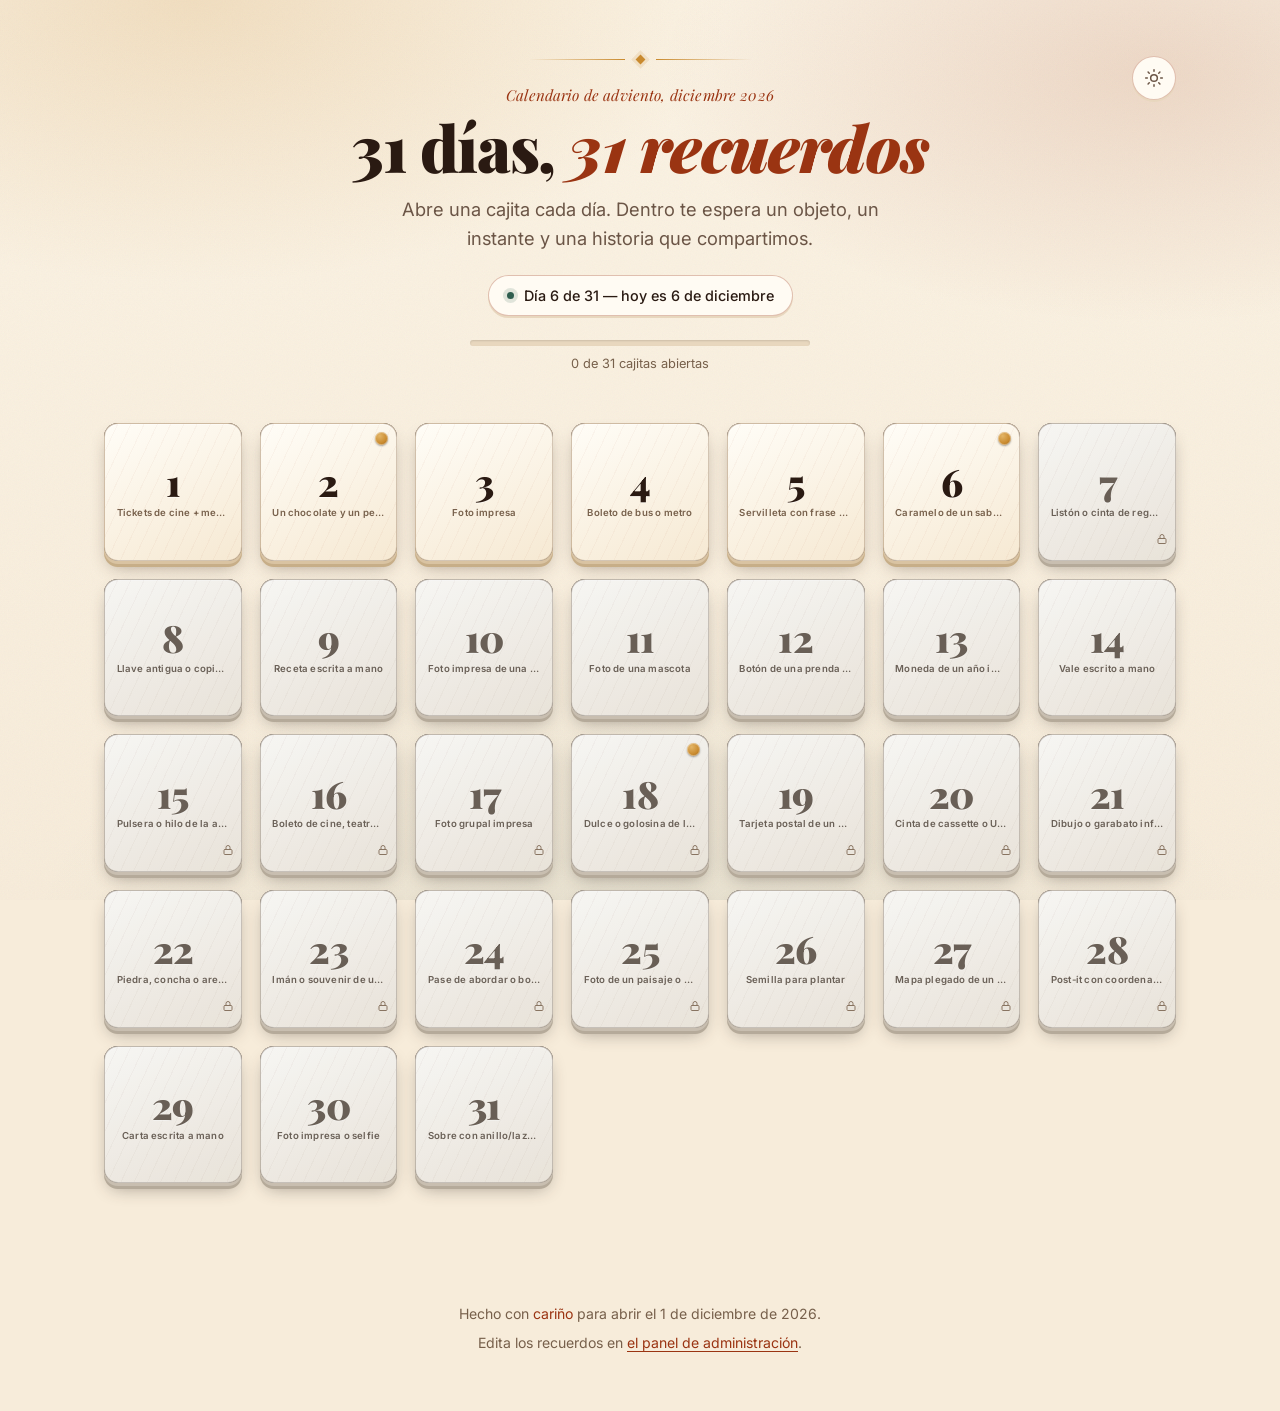
==== index.html @ aa1e7c16 "Rediseño visual: paleta calida, cajas 3D, tema claro/oscuro, progreso y accesibilidad 100" ====
<!DOCTYPE html>
<html lang="es">
<head>
  <meta charset="UTF-8">
  <meta name="viewport" content="width=device-width, initial-scale=1.0">
  <meta name="theme-color" content="#F7ECDA">
  <meta name="description" content="Calendario de adviento de 31 días con recuerdos: abre una cajita cada día de diciembre y descubre el objeto y la historia que hay detrás.">
  <title>31 días, 31 recuerdos — Calendario de Adviento</title>
  <link rel="preconnect" href="https://fonts.googleapis.com">
  <link rel="preconnect" href="https://fonts.gstatic.com" crossorigin>
  <link href="https://fonts.googleapis.com/css2?family=Inter:wght@300;400;500;600;700&family=Playfair+Display:ital,wght@0,700;0,900;1,400;1,700&display=swap" rel="stylesheet">
  <link rel="stylesheet" href="style.css">
</head>
<body>

  <div class="nieve" id="nieve" aria-hidden="true"></div>

  <main class="contenedor">
    <header class="header">
      <button class="btn-tema" id="btn-tema" type="button" aria-label="Cambiar entre tema claro y oscuro" aria-pressed="false">
        <svg class="icono-sol" viewBox="0 0 24 24" fill="none" stroke="currentColor" stroke-width="1.8" stroke-linecap="round" stroke-linejoin="round" aria-hidden="true">
          <circle cx="12" cy="12" r="4"></circle>
          <path d="M12 2v2M12 20v2M4.9 4.9l1.4 1.4M17.7 17.7l1.4 1.4M2 12h2M20 12h2M4.9 19.1l1.4-1.4M17.7 6.3l1.4-1.4"></path>
        </svg>
        <svg class="icono-luna" viewBox="0 0 24 24" fill="none" stroke="currentColor" stroke-width="1.8" stroke-linecap="round" stroke-linejoin="round" aria-hidden="true">
          <path d="M21 12.8A9 9 0 1 1 11.2 3a7 7 0 0 0 9.8 9.8z"></path>
        </svg>
      </button>

      <div class="adorno" aria-hidden="true"><span></span><i></i><span></span></div>

      <p class="kicker">Calendario de adviento, diciembre 2026</p>
      <h1>31 días, <em>31 recuerdos</em></h1>
      <p class="subtitulo">Abre una cajita cada día. Dentro te espera un objeto, un instante y una historia que compartimos.</p>

      <div class="estado-fecha" id="estado-fecha" role="status" aria-live="polite">
        Día <span id="dia-actual">--</span> de 31
      </div>

      <div class="progreso-wrap">
        <div class="progreso" role="progressbar" aria-label="Cajitas abiertas" aria-valuemin="0" aria-valuemax="31" aria-valuenow="0" id="progreso">
          <span id="progreso-barra"></span>
        </div>
        <p class="progreso-texto" id="progreso-texto">0 de 31 cajitas abiertas</p>
      </div>
    </header>

    <div class="calendario-grid" id="calendario">
      <!-- Las cajas se generan con JavaScript -->
    </div>
  </main>

  <!-- Modal de recuerdo abierto -->
  <div class="modal-fondo" id="modal-fondo" role="dialog" aria-modal="true" aria-labelledby="titulo-modal">
    <div class="modal">
      <button class="cerrar-modal" id="cerrar-modal" type="button" aria-label="Cerrar recuerdo">×</button>
      <div class="contenido-modal" id="contenido-modal">
        <!-- Se inyecta con JS -->
      </div>
    </div>
  </div>

  <footer class="footer">
    <p>Hecho con <span class="corazon">cariño</span> para abrir el 1 de diciembre de 2026.</p>
    <p style="margin-top:6px;">Edita los recuerdos en <a href="admin.html">el panel de administración</a>.</p>
  </footer>

  <script src="datos.js"></script>
  <script src="script.js"></script>
</body>
</html>
---- style.css ----
/* ============================================================
   31 Días, 31 Recuerdos — Sistema visual
   Paleta cálida (terracota + oro + pino) sobre papel.
   Cajas con 3D real: perspectiva, profundidad y tapa giratoria.
   Tokens semánticos con modo claro/oscuro.
   ============================================================ */

/* ===================== TOKENS ===================== */
:root {
  /* Superficies */
  --bg:        #F7ECDA;
  --bg-2:      #FBF3E4;
  --surface:   #FFFBF3;
  --surface-2: #F4E7D2;
  --surco:     #E8D7BE;

  /* Tinta */
  --text:       #2A1A12;
  --text-muted: #6B5546;
  --text-faint: #77604B;

  /* Acentos */
  --brick:      #9A3412;
  --brick-2:    #C2410C;
  --gold:       #C98A2E;
  --gold-2:     #E3B567;
  --gold-soft:  rgba(201, 138, 46, 0.14);
  --pine:       #2F5D4E;

  /* Bordes y sombras */
  --border:       rgba(154, 52, 18, 0.16);
  --border-fuerte: rgba(154, 52, 18, 0.30);
  --ring:         #C98A2E;

  /* Caja 3D */
  --tapa-a:    #FFFDF7;
  --tapa-b:    #F6E9D3;
  --lado-1:    #D9C3A2;
  --lado-2:    #C7AE88;
  --borde-tapa: rgba(120, 82, 46, 0.32);
  --interior-a: #3A2417;
  --interior-b: #241610;

  /* Medidas */
  --r-sm: 8px;
  --r-md: 14px;
  --r-lg: 20px;
  --sombra: 0 18px 40px -18px rgba(58, 36, 23, 0.55);
}

html[data-tema="oscuro"] {
  --bg:        #14100C;
  --bg-2:      #191410;
  --surface:   #1F1813;
  --surface-2: #271E17;
  --surco:     #3A2C22;

  --text:       #F6EADB;
  --text-muted: #C3AE97;
  --text-faint: #9C8369;

  --brick:      #E0704F;
  --brick-2:    #F08A66;
  --gold:       #E3B567;
  --gold-2:     #F3CE8C;
  --gold-soft:  rgba(227, 181, 103, 0.16);
  --pine:       #86BBA2;

  --border:        rgba(227, 181, 103, 0.16);
  --border-fuerte: rgba(227, 181, 103, 0.34);
  --ring:          #E3B567;

  --tapa-a:    #2A2017;
  --tapa-b:    #1F1811;
  --lado-1:    #120D09;
  --lado-2:    #0C0806;
  --borde-tapa: rgba(227, 181, 103, 0.22);
  --interior-a: #0B0705;
  --interior-b: #050303;

  --sombra: 0 20px 44px -18px rgba(0, 0, 0, 0.8);
}

/* ===================== BASE ===================== */
* { box-sizing: border-box; margin: 0; padding: 0; }

html { scroll-behavior: smooth; }

body {
  font-family: 'Inter', system-ui, -apple-system, sans-serif;
  background-color: var(--bg);
  color: var(--text);
  line-height: 1.6;
  min-height: 100vh;
  -webkit-font-smoothing: antialiased;
  overflow-x: hidden;
  transition: background-color 0.4s ease, color 0.4s ease;
}

/* Atmósfera: halos cálidos de luz */
body::before {
  content: '';
  position: fixed;
  inset: 0;
  z-index: -2;
  background:
    radial-gradient(60% 45% at 15% 0%, rgba(201, 138, 46, 0.20), transparent 70%),
    radial-gradient(55% 40% at 90% 8%, rgba(154, 52, 18, 0.14), transparent 70%),
    radial-gradient(70% 60% at 50% 110%, rgba(47, 93, 78, 0.10), transparent 70%),
    linear-gradient(180deg, var(--bg-2), var(--bg));
  pointer-events: none;
}

/* Grano de papel */
body::after {
  content: '';
  position: fixed;
  inset: 0;
  z-index: -1;
  pointer-events: none;
  opacity: 0.05;
  background-image: url("data:image/svg+xml,%3Csvg xmlns='http://www.w3.org/2000/svg' width='140' height='140'%3E%3Cfilter id='n'%3E%3CfeTurbulence type='fractalNoise' baseFrequency='0.82' numOctaves='2' stitchTiles='stitch'/%3E%3C/filter%3E%3Crect width='140' height='140' filter='url(%23n)'/%3E%3C/svg%3E");
}

/* Nieve sutil */
.nieve {
  position: fixed;
  inset: 0;
  z-index: 0;
  pointer-events: none;
  overflow: hidden;
}
.nieve span {
  position: absolute;
  top: -12px;
  border-radius: 50%;
  background: radial-gradient(circle at 35% 35%, #fff, rgba(255, 255, 255, 0.25) 70%, transparent);
  animation: caer linear infinite;
  opacity: 0.7;
}
@keyframes caer {
  0%   { transform: translate3d(0, -10px, 0); }
  100% { transform: translate3d(var(--deriva, 20px), 105vh, 0); }
}

/* ===================== TIPOGRAFÍA ===================== */
h1, h2, h3, .numero-dia, .titulo-modal, .numero-admin {
  font-family: 'Playfair Display', Georgia, serif;
  font-weight: 900;
  letter-spacing: -0.02em;
  line-height: 1.05;
}

.kicker {
  font-family: 'Playfair Display', Georgia, serif;
  font-style: italic;
  font-weight: 400;
  color: var(--brick);
  font-size: 0.95rem;
  letter-spacing: 0.01em;
}

/* ===================== LAYOUT ===================== */
.contenedor {
  position: relative;
  z-index: 1;
  max-width: 1120px;
  margin: 0 auto;
  padding: 56px 24px 24px;
}

/* ===================== HEADER ===================== */
.header {
  position: relative;
  text-align: center;
  margin-bottom: 48px;
}

.adorno {
  display: flex;
  align-items: center;
  justify-content: center;
  gap: 12px;
  margin-bottom: 20px;
  color: var(--gold);
}
.adorno span {
  height: 1px;
  width: clamp(40px, 12vw, 96px);
  background: linear-gradient(90deg, transparent, var(--gold));
}
.adorno span:last-child { background: linear-gradient(90deg, var(--gold), transparent); }
.adorno i {
  width: 7px; height: 7px;
  background: var(--gold);
  transform: rotate(45deg);
  box-shadow: 0 0 0 3px var(--gold-soft);
}

.header h1 {
  font-size: clamp(2.4rem, 6vw, 4rem);
  color: var(--text);
  margin: 6px 0 14px;
}
.header h1 em {
  font-style: italic;
  color: var(--brick);
}

.subtitulo {
  font-size: clamp(1rem, 1.6vw, 1.15rem);
  color: var(--text-muted);
  max-width: 540px;
  margin: 0 auto 22px;
}

.estado-fecha {
  display: inline-flex;
  align-items: center;
  gap: 10px;
  padding: 8px 18px;
  border: 1px solid var(--border-fuerte);
  border-radius: 99px;
  background: var(--surface);
  color: var(--text);
  font-size: 0.9rem;
  font-weight: 500;
  box-shadow: 0 2px 0 var(--surco);
}
.estado-fecha::before {
  content: '';
  width: 7px; height: 7px;
  border-radius: 50%;
  background: var(--pine);
  box-shadow: 0 0 0 4px rgba(47, 93, 78, 0.15);
}

/* Progreso */
.progreso-wrap {
  max-width: 340px;
  margin: 24px auto 0;
}
.progreso {
  height: 6px;
  background: var(--surco);
  border-radius: 99px;
  overflow: hidden;
  box-shadow: inset 0 1px 2px rgba(0, 0, 0, 0.12);
}
#progreso-barra {
  display: block;
  height: 100%;
  width: 0%;
  border-radius: 99px;
  background: linear-gradient(90deg, var(--gold), var(--brick-2));
  transition: width 0.7s cubic-bezier(0.2, 0.7, 0.2, 1);
}
.progreso-texto {
  margin-top: 8px;
  font-size: 0.8rem;
  color: var(--text-faint);
}

/* Botón de tema */
.btn-tema {
  position: absolute;
  top: 0;
  right: 0;
  width: 44px; height: 44px;
  display: grid;
  place-items: center;
  border-radius: 50%;
  border: 1px solid var(--border-fuerte);
  background: var(--surface);
  color: var(--text-muted);
  cursor: pointer;
  box-shadow: 0 2px 0 var(--surco);
  transition: transform 0.2s ease, color 0.2s ease, background 0.2s ease;
}
.btn-tema:hover { transform: translateY(-2px); color: var(--brick); }
.btn-tema:focus-visible { outline: 3px solid var(--ring); outline-offset: 3px; }
.btn-tema svg { width: 20px; height: 20px; }
html[data-tema="oscuro"] .icono-sol { display: none; }
html:not([data-tema="oscuro"]) .icono-luna { display: none; }

/* ===================== CALENDARIO ===================== */
.calendario-grid {
  display: grid;
  grid-template-columns: repeat(7, 1fr);
  gap: 18px;
  margin-bottom: 56px;
  perspective: 1400px;
}

@media (max-width: 960px) {
  .calendario-grid { grid-template-columns: repeat(6, 1fr); gap: 14px; }
}
@media (max-width: 780px) {
  .calendario-grid { grid-template-columns: repeat(5, 1fr); gap: 12px; }
}
@media (max-width: 580px) {
  .calendario-grid { grid-template-columns: repeat(4, 1fr); gap: 10px; }
  .objeto-fisico { display: none; }
}
@media (max-width: 380px) {
  .calendario-grid { grid-template-columns: repeat(3, 1fr); gap: 9px; }
}

/* ===================== CAJA 3D ===================== */
.caja {
  position: relative;
  aspect-ratio: 1;
  border: 0;
  padding: 0;
  background: transparent;
  font: inherit;
  color: inherit;
  cursor: pointer;
  perspective: 900px;
  -webkit-tap-highlight-color: transparent;
}
.caja:focus-visible {
  outline: 3px solid var(--ring);
  outline-offset: 5px;
  border-radius: 16px;
}

.caja-cuerpo {
  position: absolute;
  inset: 0;
  perspective: 1000px;
  transform-style: preserve-3d;
  transform: rotateX(var(--rx, 0deg)) rotateY(var(--ry, 0deg)) translateZ(0);
  transition: transform 0.5s cubic-bezier(0.2, 0.7, 0.2, 1);
}

/* Interior de la caja */
.caja-interior {
  position: absolute;
  inset: 0;
  border-radius: var(--r-md);
  background:
    radial-gradient(120% 90% at 50% 0%, rgba(255, 255, 255, 0.12), transparent 60%),
    linear-gradient(160deg, var(--interior-a), var(--interior-b));
  box-shadow:
    inset 0 3px 8px rgba(0, 0, 0, 0.55),
    inset 0 -2px 10px rgba(0, 0, 0, 0.35);
  display: flex;
  align-items: flex-end;
  justify-content: center;
  padding-bottom: 10px;
  overflow: hidden;
}
.caja-interior::after {
  content: '';
  position: absolute;
  inset: auto 0 0 0;
  height: 65%;
  background: radial-gradient(80% 100% at 50% 100%, rgba(227, 181, 103, 0.55), transparent 72%);
  opacity: 0;
  transition: opacity 0.7s ease 0.35s;
}
.caja.abierta .caja-interior::after { opacity: 1; }

.brillo-interior {
  position: relative;
  z-index: 2;
  font-family: 'Playfair Display', Georgia, serif;
  font-size: 0.78rem;
  font-style: italic;
  color: rgba(243, 206, 140, 0.9);
  opacity: 0;
  transform: translateY(6px);
  transition: opacity 0.6s ease 0.4s, transform 0.6s ease 0.4s;
}
.caja.abierta .brillo-interior { opacity: 1; transform: translateY(0); }

/* Tapa giratoria */
.tapa {
  position: absolute;
  inset: 0;
  transform-origin: top center;
  transform-style: preserve-3d;
  transition: transform 0.9s cubic-bezier(0.5, 0.05, 0.2, 1);
  border-radius: var(--r-md);
}
.caja.abierta .tapa { transform: rotateX(-112deg); }

.tapa-cara {
  position: absolute;
  inset: 0;
  border-radius: var(--r-md);
  background: linear-gradient(155deg, var(--tapa-a), var(--tapa-b));
  border: 1px solid var(--borde-tapa);
  box-shadow:
    0 3px 0 var(--lado-1),
    0 6px 0 var(--lado-2),
    0 10px 18px -6px rgba(58, 36, 23, 0.45),
    inset 0 1px 0 rgba(255, 255, 255, 0.5);
  display: flex;
  flex-direction: column;
  align-items: center;
  justify-content: center;
  gap: 4px;
  padding: 8px;
  overflow: hidden;
  backface-visibility: hidden;
}
.tapa-cara::before {
  content: '';
  position: absolute;
  inset: 0;
  background: repeating-linear-gradient(
    115deg,
    transparent 0 11px,
    rgba(154, 52, 18, 0.035) 11px 12px
  );
  pointer-events: none;
}

.numero-dia {
  font-size: clamp(1.5rem, 3.8vw, 2.35rem);
  color: var(--text);
  line-height: 1;
  position: relative;
  z-index: 1;
  text-shadow: 0 1px 0 rgba(255, 255, 255, 0.5);
}

.objeto-fisico {
  position: relative;
  z-index: 1;
  max-width: 94%;
  font-size: 0.6rem;
  font-weight: 600;
  letter-spacing: 0.02em;
  color: var(--text-faint);
  white-space: nowrap;
  overflow: hidden;
  text-overflow: ellipsis;
}

/* Sello dorado (dulce) */
.sello {
  position: absolute;
  top: 9px;
  right: 9px;
  width: 13px; height: 13px;
  border-radius: 50%;
  background: radial-gradient(circle at 35% 30%, var(--gold-2), var(--gold) 60%, #8a5a18);
  box-shadow: 0 1px 2px rgba(0, 0, 0, 0.35), inset 0 0 0 1px rgba(255, 255, 255, 0.35);
  z-index: 3;
}

/* Estados */
.caja:hover .caja-cuerpo { transform: rotateX(var(--rx, 0deg)) rotateY(var(--ry, 0deg)) translateZ(10px); }
body:not(.sin-3d) .caja:hover .tapa-cara {
  box-shadow:
    0 3px 0 var(--lado-1),
    0 6px 0 var(--lado-2),
    0 18px 26px -8px rgba(58, 36, 23, 0.5),
    inset 0 1px 0 rgba(255, 255, 255, 0.6);
}

.caja.bloqueada { cursor: not-allowed; }
.caja.bloqueada .tapa-cara { filter: saturate(0.45) brightness(0.97); }
.caja.bloqueada .numero-dia { color: var(--text-faint); }
.caja.bloqueada:hover .caja-cuerpo { transform: none; }

.candado {
  position: absolute;
  bottom: 8px;
  right: 8px;
  z-index: 3;
  color: var(--text-faint);
  opacity: 0.85;
}
.candado svg { width: 12px; height: 12px; }

.caja.abierta { z-index: 10; }
.caja.abierta .tapa-cara { pointer-events: none; }

/* ===================== MODAL ===================== */
.modal-fondo {
  display: none;
  position: fixed;
  inset: 0;
  z-index: 100;
  padding: 32px 20px;
  background: rgba(20, 12, 8, 0.62);
  backdrop-filter: blur(6px);
  perspective: 1400px;
  justify-content: center;
  align-items: center;
}
.modal-fondo.activo { display: flex; }

.modal {
  position: relative;
  width: 100%;
  max-width: 700px;
  max-height: 90vh;
  overflow-y: auto;
  padding: 44px 40px 40px;
  border-radius: var(--r-lg);
  background:
    radial-gradient(120% 80% at 50% 0%, rgba(201, 138, 46, 0.10), transparent 60%),
    var(--surface);
  border: 1px solid var(--border-fuerte);
  box-shadow: var(--sombra), inset 0 1px 0 rgba(255, 255, 255, 0.25);
  animation: aparecerModal 0.55s cubic-bezier(0.2, 0.7, 0.2, 1);
}
@keyframes aparecerModal {
  from { opacity: 0; transform: translateY(26px) rotateX(7deg) scale(0.97); }
  to   { opacity: 1; transform: translateY(0) rotateX(0) scale(1); }
}

.cerrar-modal {
  position: absolute;
  top: 14px;
  right: 16px;
  width: 38px; height: 38px;
  display: grid;
  place-items: center;
  border: 1px solid var(--border);
  border-radius: 50%;
  background: var(--surface-2);
  color: var(--text-muted);
  font-size: 1.3rem;
  line-height: 1;
  cursor: pointer;
  transition: transform 0.2s ease, color 0.2s ease;
}
.cerrar-modal:hover { transform: rotate(90deg); color: var(--brick); }
.cerrar-modal:focus-visible { outline: 3px solid var(--ring); outline-offset: 2px; }

.contenido-modal {
  display: grid;
  grid-template-columns: 1fr;
  gap: 28px;
}

.dia-badge {
  display: inline-flex;
  align-items: center;
  gap: 8px;
  align-self: flex-start;
  padding: 5px 14px;
  border-radius: 99px;
  background: var(--gold-soft);
  color: var(--brick);
  border: 1px solid var(--border-fuerte);
  font-family: 'Playfair Display', Georgia, serif;
  font-style: italic;
  font-size: 0.85rem;
}

.titulo-modal {
  font-size: clamp(1.5rem, 4vw, 2.1rem);
  color: var(--text);
  margin-top: 6px;
}

.objeto-modal {
  font-weight: 600;
  font-size: 0.9rem;
  color: var(--brick);
}

.descripcion-modal {
  font-size: 1.04rem;
  color: var(--text-muted);
  line-height: 1.75;
}

.dulce-badge {
  display: inline-flex;
  align-items: center;
  gap: 8px;
  align-self: flex-start;
  padding: 6px 14px;
  border-radius: 99px;
  background: var(--gold-soft);
  color: var(--gold);
  border: 1px solid var(--border);
  font-size: 0.8rem;
  font-weight: 600;
}
.dulce-badge span { font-size: 1rem; }

.nota-fisica-modal {
  font-size: 0.88rem;
  color: var(--text-faint);
  font-style: italic;
  padding-top: 14px;
  border-top: 1px dashed var(--border-fuerte);
}

/* Marco de foto */
.marco-foto {
  position: relative;
  border-radius: var(--r-md);
  padding: 8px;
  background: var(--surface-2);
  border: 1px solid var(--border);
  box-shadow: 0 12px 26px -14px rgba(58, 36, 23, 0.6);
  transform: rotate(-1deg);
  transition: transform 0.4s ease;
}
.marco-foto:hover { transform: rotate(0deg) translateY(-2px); }
.imagen-recuerdo {
  display: block;
  width: 100%;
  height: 260px;
  object-fit: cover;
  border-radius: calc(var(--r-md) - 4px);
}
.placeholder-imagen {
  display: none;
  width: 100%;
  height: 260px;
  border-radius: calc(var(--r-md) - 4px);
  background: repeating-linear-gradient(45deg, var(--surface), var(--surface) 10px, var(--surface-2) 10px, var(--surface-2) 20px);
  align-items: center;
  justify-content: center;
  text-align: center;
  padding: 20px;
  color: var(--text-faint);
  font-family: 'Playfair Display', Georgia, serif;
  font-style: italic;
}

/* Sello de cera decorativo */
.sello-cera {
  position: absolute;
  top: -14px;
  left: 22px;
  width: 44px; height: 44px;
  border-radius: 50%;
  display: grid;
  place-items: center;
  background: radial-gradient(circle at 35% 30%, var(--brick-2), var(--brick) 55%, #6d2410);
  color: #f7e6cf;
  font-family: 'Playfair Display', Georgia, serif;
  font-size: 1rem;
  box-shadow: 0 4px 8px -2px rgba(0, 0, 0, 0.45), inset 0 0 0 2px rgba(255, 255, 255, 0.18);
  transform: rotate(-8deg);
}

@media (min-width: 660px) {
  .contenido-modal { grid-template-columns: 1.05fr 1fr; align-items: start; }
  .texto-modal { display: flex; flex-direction: column; gap: 14px; }
}

/* ===================== BOTONES ===================== */
.btn {
  display: inline-flex;
  align-items: center;
  justify-content: center;
  gap: 8px;
  padding: 11px 22px;
  font-family: 'Inter', sans-serif;
  font-size: 0.92rem;
  font-weight: 600;
  border: 1px solid transparent;
  border-radius: 10px;
  cursor: pointer;
  transition: transform 0.2s ease, box-shadow 0.2s ease, background 0.2s ease, color 0.2s ease;
}
.btn:focus-visible { outline: 3px solid var(--ring); outline-offset: 2px; }

.btn-principal {
  background: linear-gradient(180deg, var(--brick-2), var(--brick));
  color: #fff5ea;
  box-shadow: 0 4px 0 #6d2410, 0 10px 20px -10px rgba(154, 52, 18, 0.7);
}
.btn-principal:hover { transform: translateY(-2px); box-shadow: 0 6px 0 #6d2410, 0 14px 24px -10px rgba(154, 52, 18, 0.7); }
.btn-principal:active { transform: translateY(1px); box-shadow: 0 2px 0 #6d2410; }

.btn-secundario {
  background: var(--surface);
  color: var(--text);
  border-color: var(--border-fuerte);
  box-shadow: 0 2px 0 var(--surco);
}
.btn-secundario:hover { transform: translateY(-2px); border-color: var(--gold); color: var(--brick); }
.btn-secundario:active { transform: translateY(1px); box-shadow: none; }

/* ===================== ADMIN ===================== */
.admin-contenedor {
  position: relative;
  z-index: 1;
  max-width: 1040px;
  margin: 0 auto;
  padding: 48px 24px;
}

.admin-header {
  display: flex;
  justify-content: space-between;
  align-items: center;
  gap: 16px;
  flex-wrap: wrap;
  margin-bottom: 28px;
  padding-bottom: 20px;
  border-bottom: 1px solid var(--border-fuerte);
}
.admin-header h1 { font-size: 1.7rem; color: var(--text); }
.admin-header .volver {
  font-size: 0.85rem;
  color: var(--brick);
  text-decoration: none;
  border-bottom: 1px dashed var(--brick);
}

.admin-grid {
  display: grid;
  grid-template-columns: repeat(auto-fill, minmax(290px, 1fr));
  gap: 18px;
}

.tarjeta-admin {
  background: var(--surface);
  border: 1px solid var(--border);
  border-radius: var(--r-md);
  padding: 18px;
  display: flex;
  flex-direction: column;
  gap: 8px;
  box-shadow: 0 2px 0 var(--surco), 0 14px 28px -22px rgba(58, 36, 23, 0.6);
}

.numero-admin {
  font-size: 1.4rem;
  color: var(--brick);
}

.label-edit {
  font-size: 0.7rem;
  font-weight: 600;
  color: var(--text-faint);
  letter-spacing: 0.04em;
  margin-top: 4px;
}

.input-edit {
  width: 100%;
  padding: 9px 11px;
  font-family: 'Inter', sans-serif;
  font-size: 0.88rem;
  color: var(--text);
  background: var(--surface-2);
  border: 1px solid var(--border-fuerte);
  border-radius: 8px;
  transition: border-color 0.2s ease, box-shadow 0.2s ease;
}
textarea.input-edit {
  resize: vertical;
  min-height: 76px;
  line-height: 1.5;
}
.input-edit:focus {
  outline: none;
  border-color: var(--gold);
  box-shadow: 0 0 0 3px var(--gold-soft);
}

.checkbox-wrap {
  display: flex;
  align-items: center;
  gap: 8px;
  font-size: 0.85rem;
  color: var(--text-muted);
  margin-top: 6px;
}
.checkbox-wrap input { width: 16px; height: 16px; accent-color: var(--brick); }

.acciones-admin { display: none; }

.acciones-globales {
  display: flex;
  gap: 12px;
  justify-content: center;
  flex-wrap: wrap;
  margin-top: 36px;
}

.aviso-admin {
  max-width: 720px;
  margin: 32px auto 0;
  padding: 18px 22px;
  border-radius: var(--r-md);
  background: var(--gold-soft);
  border: 1px solid var(--border);
  color: var(--text-muted);
  font-size: 0.85rem;
  line-height: 1.7;
}
.aviso-admin code {
  background: var(--surface-2);
  padding: 1px 6px;
  border-radius: 5px;
  font-size: 0.82em;
}

/* ===================== FOOTER ===================== */
.footer {
  position: relative;
  z-index: 1;
  text-align: center;
  padding: 40px 24px 56px;
  color: var(--text-faint);
  font-size: 0.88rem;
}
.footer a { color: var(--brick); text-decoration: underline; text-underline-offset: 3px; }
.footer .corazon { color: var(--brick); }

/* ===================== UTILIDADES ===================== */
.oculto { display: none !important; }

.mensaje {
  padding: 13px 16px;
  border-radius: 10px;
  margin-bottom: 20px;
  font-size: 0.88rem;
  border: 1px solid transparent;
}
.mensaje-exito {
  background: rgba(47, 93, 78, 0.12);
  color: var(--pine);
  border-color: rgba(47, 93, 78, 0.3);
}
.mensaje-error {
  background: rgba(154, 52, 18, 0.12);
  color: var(--brick);
  border-color: rgba(154, 52, 18, 0.3);
}

@media (prefers-reduced-motion: reduce) {
  *, *::before, *::after {
    animation-duration: 0.001ms !important;
    animation-iteration-count: 1 !important;
    transition-duration: 0.001ms !important;
    scroll-behavior: auto !important;
  }
  .nieve { display: none; }
  body:not(.sin-3d) .caja:hover .caja-cuerpo { transform: none; }
}
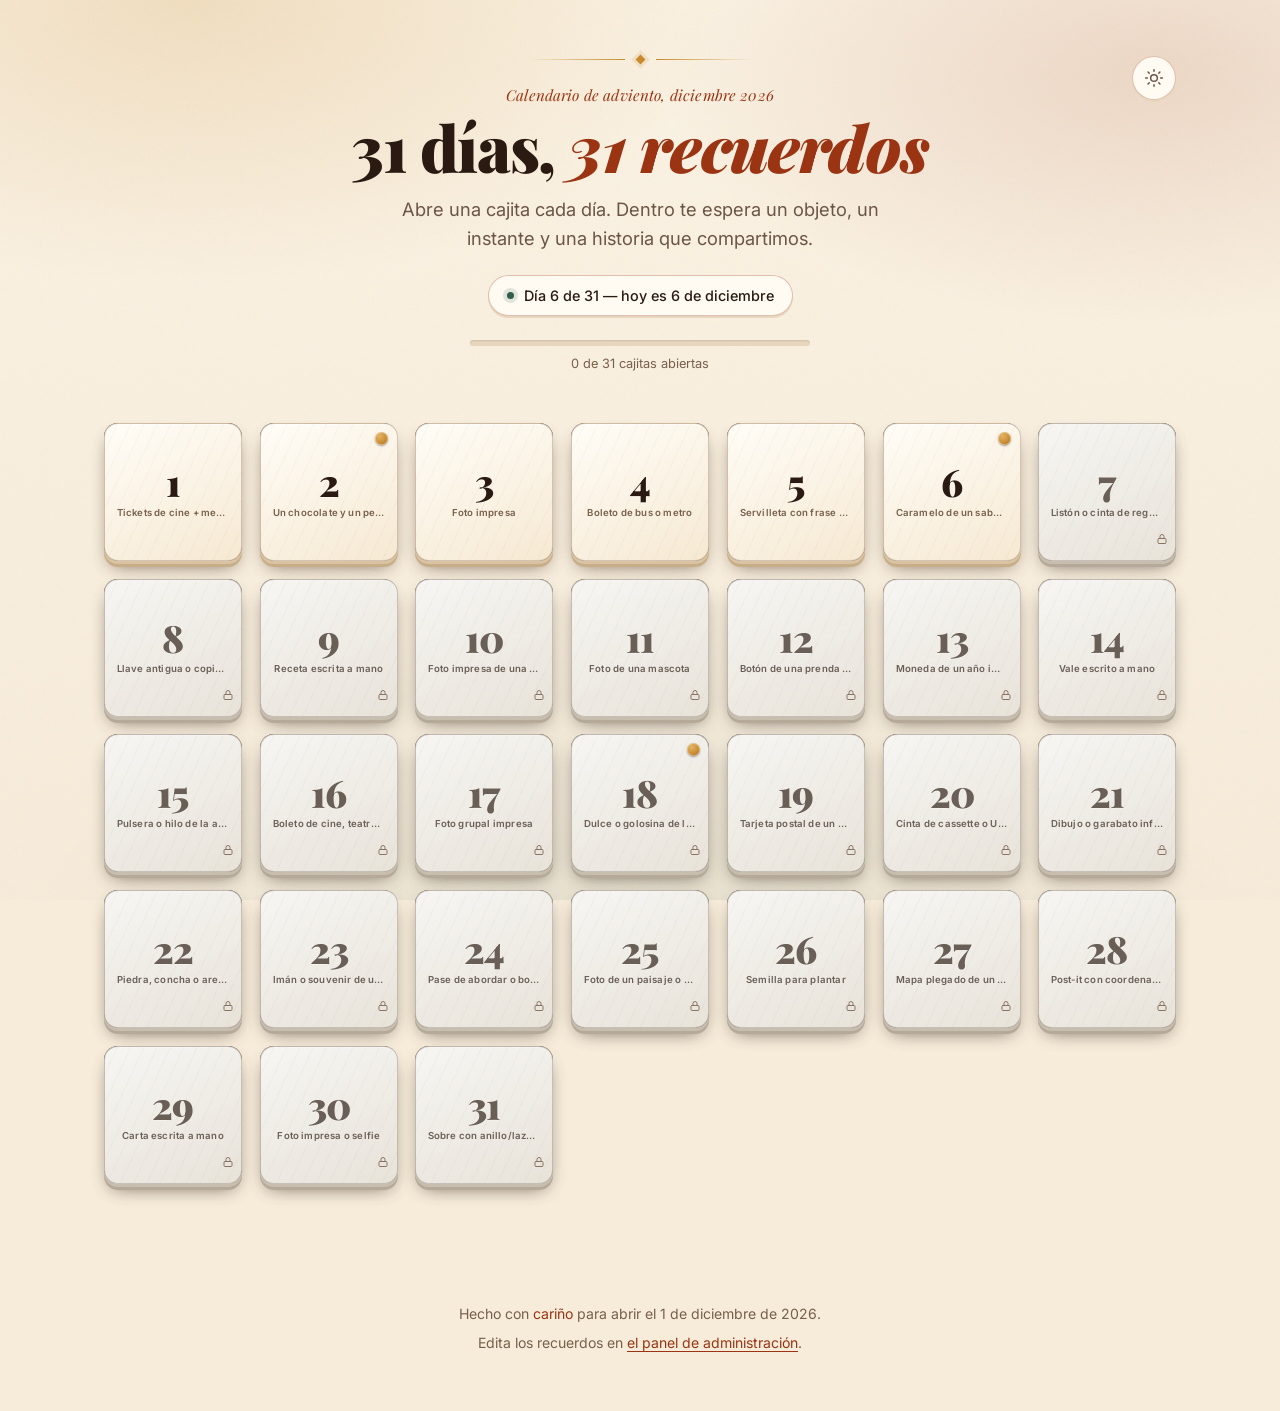
==== commit f519da1b: "Fix animacion de apertura: la tapa se eleva y se disuelve sin invadir la fila superior" ====
--- a/index.html
+++ b/index.html
@@ -9,7 +9,7 @@
   <link rel="preconnect" href="https://fonts.googleapis.com">
   <link rel="preconnect" href="https://fonts.gstatic.com" crossorigin>
   <link href="https://fonts.googleapis.com/css2?family=Inter:wght@300;400;500;600;700&family=Playfair+Display:ital,wght@0,700;0,900;1,400;1,700&display=swap" rel="stylesheet">
-  <link rel="stylesheet" href="style.css">
+  <link rel="stylesheet" href="style.css?v=3">
 </head>
 <body>
 
@@ -65,7 +65,7 @@
     <p style="margin-top:6px;">Edita los recuerdos en <a href="admin.html">el panel de administración</a>.</p>
   </footer>
 
-  <script src="datos.js"></script>
-  <script src="script.js"></script>
+  <script src="datos.js?v=2"></script>
+  <script src="script.js?v=2"></script>
 </body>
 </html>
--- a/style.css
+++ b/style.css
@@ -344,7 +344,8 @@
     linear-gradient(160deg, var(--interior-a), var(--interior-b));
   box-shadow:
     inset 0 3px 8px rgba(0, 0, 0, 0.55),
-    inset 0 -2px 10px rgba(0, 0, 0, 0.35);
+    inset 0 -2px 10px rgba(0, 0, 0, 0.35),
+    0 10px 20px -12px rgba(58, 36, 23, 0.6);
   display: flex;
   align-items: flex-end;
   justify-content: center;
@@ -375,16 +376,23 @@
 }
 .caja.abierta .brillo-interior { opacity: 1; transform: translateY(0); }
 
-/* Tapa giratoria */
+/* Tapa: se levanta hacia el frente y se disuelve al abrir */
 .tapa {
   position: absolute;
   inset: 0;
   transform-origin: top center;
   transform-style: preserve-3d;
-  transition: transform 0.9s cubic-bezier(0.5, 0.05, 0.2, 1);
+  transition: transform 0.65s cubic-bezier(0.3, 0.7, 0.3, 1), opacity 0.45s ease 0.1s;
   border-radius: var(--r-md);
-}
-.caja.abierta .tapa { transform: rotateX(-112deg); }
+  will-change: transform, opacity;
+}
+.caja.abierta .tapa {
+  transform: translateZ(70px) rotateX(-16deg) scale(1.04);
+  opacity: 0;
+  visibility: hidden;
+  pointer-events: none;
+  transition: transform 0.65s cubic-bezier(0.3, 0.7, 0.3, 1), opacity 0.4s ease 0.15s, visibility 0s linear 0.65s;
+}
 
 .tapa-cara {
   position: absolute;
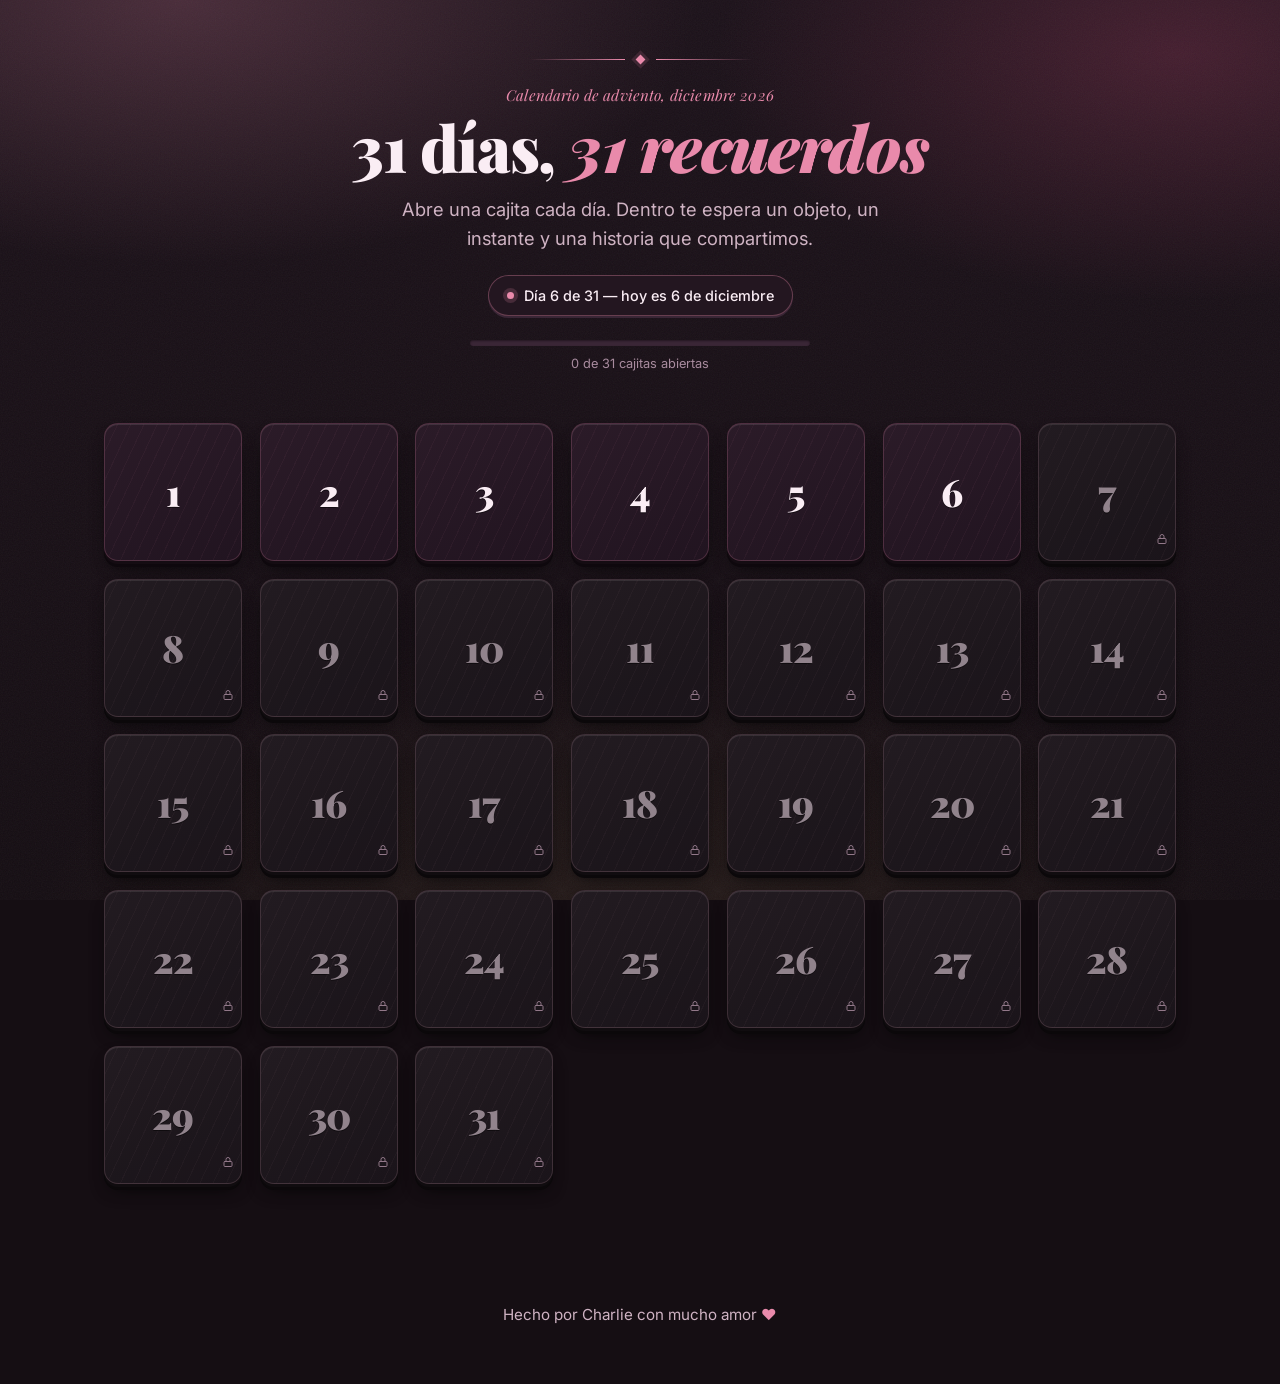
==== commit 02d4e914: "Cajitas solo con numero, tema nocturno rosado, footer de Charlie, admin con guia y README para GitHu" ====
--- a/index.html
+++ b/index.html
@@ -3,13 +3,13 @@
 <head>
   <meta charset="UTF-8">
   <meta name="viewport" content="width=device-width, initial-scale=1.0">
-  <meta name="theme-color" content="#F7ECDA">
+  <meta name="theme-color" content="#150E13">
   <meta name="description" content="Calendario de adviento de 31 días con recuerdos: abre una cajita cada día de diciembre y descubre el objeto y la historia que hay detrás.">
   <title>31 días, 31 recuerdos — Calendario de Adviento</title>
   <link rel="preconnect" href="https://fonts.googleapis.com">
   <link rel="preconnect" href="https://fonts.gstatic.com" crossorigin>
   <link href="https://fonts.googleapis.com/css2?family=Inter:wght@300;400;500;600;700&family=Playfair+Display:ital,wght@0,700;0,900;1,400;1,700&display=swap" rel="stylesheet">
-  <link rel="stylesheet" href="style.css?v=3">
+  <link rel="stylesheet" href="style.css?v=5">
 </head>
 <body>
 
@@ -17,16 +17,6 @@
 
   <main class="contenedor">
     <header class="header">
-      <button class="btn-tema" id="btn-tema" type="button" aria-label="Cambiar entre tema claro y oscuro" aria-pressed="false">
-        <svg class="icono-sol" viewBox="0 0 24 24" fill="none" stroke="currentColor" stroke-width="1.8" stroke-linecap="round" stroke-linejoin="round" aria-hidden="true">
-          <circle cx="12" cy="12" r="4"></circle>
-          <path d="M12 2v2M12 20v2M4.9 4.9l1.4 1.4M17.7 17.7l1.4 1.4M2 12h2M20 12h2M4.9 19.1l1.4-1.4M17.7 6.3l1.4-1.4"></path>
-        </svg>
-        <svg class="icono-luna" viewBox="0 0 24 24" fill="none" stroke="currentColor" stroke-width="1.8" stroke-linecap="round" stroke-linejoin="round" aria-hidden="true">
-          <path d="M21 12.8A9 9 0 1 1 11.2 3a7 7 0 0 0 9.8 9.8z"></path>
-        </svg>
-      </button>
-
       <div class="adorno" aria-hidden="true"><span></span><i></i><span></span></div>
 
       <p class="kicker">Calendario de adviento, diciembre 2026</p>
@@ -61,11 +51,10 @@
   </div>
 
   <footer class="footer">
-    <p>Hecho con <span class="corazon">cariño</span> para abrir el 1 de diciembre de 2026.</p>
-    <p style="margin-top:6px;">Edita los recuerdos en <a href="admin.html">el panel de administración</a>.</p>
+    <p>Hecho por Charlie con mucho amor <span class="corazon">❤️</span></p>
   </footer>
 
-  <script src="datos.js?v=2"></script>
-  <script src="script.js?v=2"></script>
+  <script src="datos.js?v=5"></script>
+  <script src="script.js?v=5"></script>
 </body>
 </html>
--- a/style.css
+++ b/style.css
@@ -1,84 +1,54 @@
 /* ============================================================
    31 Días, 31 Recuerdos — Sistema visual
-   Paleta cálida (terracota + oro + pino) sobre papel.
-   Cajas con 3D real: perspectiva, profundidad y tapa giratoria.
-   Tokens semánticos con modo claro/oscuro.
+   Modo nocturno con acentos rosados (su color favorito) y oro.
+   Cajas con 3D real: perspectiva, profundidad y tapa que se eleva.
    ============================================================ */
 
 /* ===================== TOKENS ===================== */
 :root {
-  /* Superficies */
-  --bg:        #F7ECDA;
-  --bg-2:      #FBF3E4;
-  --surface:   #FFFBF3;
-  --surface-2: #F4E7D2;
-  --surco:     #E8D7BE;
+  color-scheme: dark;
+
+  /* Superficies: ciruela profundo */
+  --bg:        #150E13;
+  --bg-2:      #1C121A;
+  --surface:   #231620;
+  --surface-2: #2C1C29;
+  --surco:     #3A2636;
 
   /* Tinta */
-  --text:       #2A1A12;
-  --text-muted: #6B5546;
-  --text-faint: #77604B;
-
-  /* Acentos */
-  --brick:      #9A3412;
-  --brick-2:    #C2410C;
-  --gold:       #C98A2E;
-  --gold-2:     #E3B567;
-  --gold-soft:  rgba(201, 138, 46, 0.14);
-  --pine:       #2F5D4E;
+  --text:       #FAEDF4;
+  --text-muted: #CFB3C3;
+  --text-faint: #A88B9E;
+
+  /* Acentos: rosa + oro */
+  --brick:      #E98AAB;
+  --brick-2:    #F3A7C0;
+  --deep-rose:  #A63D63;
+  --deep-rose2: #6E2744;
+  --gold:       #E5B76C;
+  --gold-2:     #F2D49B;
+  --gold-soft:  rgba(233, 138, 171, 0.14);
+  --pine:       #C89AAE;
 
   /* Bordes y sombras */
-  --border:       rgba(154, 52, 18, 0.16);
-  --border-fuerte: rgba(154, 52, 18, 0.30);
-  --ring:         #C98A2E;
+  --border:        rgba(233, 138, 171, 0.16);
+  --border-fuerte: rgba(233, 138, 171, 0.34);
+  --ring:          #E98AAB;
 
   /* Caja 3D */
-  --tapa-a:    #FFFDF7;
-  --tapa-b:    #F6E9D3;
-  --lado-1:    #D9C3A2;
-  --lado-2:    #C7AE88;
-  --borde-tapa: rgba(120, 82, 46, 0.32);
-  --interior-a: #3A2417;
-  --interior-b: #241610;
+  --tapa-a:    #2B1B28;
+  --tapa-b:    #211420;
+  --lado-1:    #140C12;
+  --lado-2:    #0E080D;
+  --borde-tapa: rgba(233, 138, 171, 0.22);
+  --interior-a: #0C070A;
+  --interior-b: #050304;
 
   /* Medidas */
   --r-sm: 8px;
   --r-md: 14px;
   --r-lg: 20px;
-  --sombra: 0 18px 40px -18px rgba(58, 36, 23, 0.55);
-}
-
-html[data-tema="oscuro"] {
-  --bg:        #14100C;
-  --bg-2:      #191410;
-  --surface:   #1F1813;
-  --surface-2: #271E17;
-  --surco:     #3A2C22;
-
-  --text:       #F6EADB;
-  --text-muted: #C3AE97;
-  --text-faint: #9C8369;
-
-  --brick:      #E0704F;
-  --brick-2:    #F08A66;
-  --gold:       #E3B567;
-  --gold-2:     #F3CE8C;
-  --gold-soft:  rgba(227, 181, 103, 0.16);
-  --pine:       #86BBA2;
-
-  --border:        rgba(227, 181, 103, 0.16);
-  --border-fuerte: rgba(227, 181, 103, 0.34);
-  --ring:          #E3B567;
-
-  --tapa-a:    #2A2017;
-  --tapa-b:    #1F1811;
-  --lado-1:    #120D09;
-  --lado-2:    #0C0806;
-  --borde-tapa: rgba(227, 181, 103, 0.22);
-  --interior-a: #0B0705;
-  --interior-b: #050303;
-
-  --sombra: 0 20px 44px -18px rgba(0, 0, 0, 0.8);
+  --sombra: 0 20px 44px -18px rgba(0, 0, 0, 0.85);
 }
 
 /* ===================== BASE ===================== */
@@ -94,19 +64,18 @@
   min-height: 100vh;
   -webkit-font-smoothing: antialiased;
   overflow-x: hidden;
-  transition: background-color 0.4s ease, color 0.4s ease;
-}
-
-/* Atmósfera: halos cálidos de luz */
+}
+
+/* Atmósfera: halos rosados y dorados sobre la noche */
 body::before {
   content: '';
   position: fixed;
   inset: 0;
   z-index: -2;
   background:
-    radial-gradient(60% 45% at 15% 0%, rgba(201, 138, 46, 0.20), transparent 70%),
-    radial-gradient(55% 40% at 90% 8%, rgba(154, 52, 18, 0.14), transparent 70%),
-    radial-gradient(70% 60% at 50% 110%, rgba(47, 93, 78, 0.10), transparent 70%),
+    radial-gradient(58% 42% at 14% 0%, rgba(233, 138, 171, 0.22), transparent 70%),
+    radial-gradient(50% 38% at 92% 6%, rgba(165, 61, 99, 0.30), transparent 72%),
+    radial-gradient(70% 60% at 50% 110%, rgba(229, 183, 108, 0.10), transparent 70%),
     linear-gradient(180deg, var(--bg-2), var(--bg));
   pointer-events: none;
 }
@@ -122,7 +91,7 @@
   background-image: url("data:image/svg+xml,%3Csvg xmlns='http://www.w3.org/2000/svg' width='140' height='140'%3E%3Cfilter id='n'%3E%3CfeTurbulence type='fractalNoise' baseFrequency='0.82' numOctaves='2' stitchTiles='stitch'/%3E%3C/filter%3E%3Crect width='140' height='140' filter='url(%23n)'/%3E%3C/svg%3E");
 }
 
-/* Nieve sutil */
+/* Nieve rosada sutil */
 .nieve {
   position: fixed;
   inset: 0;
@@ -134,7 +103,7 @@
   position: absolute;
   top: -12px;
   border-radius: 50%;
-  background: radial-gradient(circle at 35% 35%, #fff, rgba(255, 255, 255, 0.25) 70%, transparent);
+  background: radial-gradient(circle at 35% 35%, #fff, rgba(255, 220, 236, 0.3) 70%, transparent);
   animation: caer linear infinite;
   opacity: 0.7;
 }
@@ -144,7 +113,7 @@
 }
 
 /* ===================== TIPOGRAFÍA ===================== */
-h1, h2, h3, .numero-dia, .titulo-modal, .numero-admin {
+h1, h2, h3, .numero-dia, .titulo-modal {
   font-family: 'Playfair Display', Georgia, serif;
   font-weight: 900;
   letter-spacing: -0.02em;
@@ -182,17 +151,17 @@
   justify-content: center;
   gap: 12px;
   margin-bottom: 20px;
-  color: var(--gold);
+  color: var(--brick);
 }
 .adorno span {
   height: 1px;
   width: clamp(40px, 12vw, 96px);
-  background: linear-gradient(90deg, transparent, var(--gold));
-}
-.adorno span:last-child { background: linear-gradient(90deg, var(--gold), transparent); }
+  background: linear-gradient(90deg, transparent, var(--brick));
+}
+.adorno span:last-child { background: linear-gradient(90deg, var(--brick), transparent); }
 .adorno i {
   width: 7px; height: 7px;
-  background: var(--gold);
+  background: var(--brick);
   transform: rotate(45deg);
   box-shadow: 0 0 0 3px var(--gold-soft);
 }
@@ -231,8 +200,8 @@
   content: '';
   width: 7px; height: 7px;
   border-radius: 50%;
-  background: var(--pine);
-  box-shadow: 0 0 0 4px rgba(47, 93, 78, 0.15);
+  background: var(--brick);
+  box-shadow: 0 0 0 4px rgba(233, 138, 171, 0.18);
 }
 
 /* Progreso */
@@ -245,14 +214,14 @@
   background: var(--surco);
   border-radius: 99px;
   overflow: hidden;
-  box-shadow: inset 0 1px 2px rgba(0, 0, 0, 0.12);
+  box-shadow: inset 0 1px 2px rgba(0, 0, 0, 0.4);
 }
 #progreso-barra {
   display: block;
   height: 100%;
   width: 0%;
   border-radius: 99px;
-  background: linear-gradient(90deg, var(--gold), var(--brick-2));
+  background: linear-gradient(90deg, var(--gold), var(--brick));
   transition: width 0.7s cubic-bezier(0.2, 0.7, 0.2, 1);
 }
 .progreso-texto {
@@ -260,28 +229,6 @@
   font-size: 0.8rem;
   color: var(--text-faint);
 }
-
-/* Botón de tema */
-.btn-tema {
-  position: absolute;
-  top: 0;
-  right: 0;
-  width: 44px; height: 44px;
-  display: grid;
-  place-items: center;
-  border-radius: 50%;
-  border: 1px solid var(--border-fuerte);
-  background: var(--surface);
-  color: var(--text-muted);
-  cursor: pointer;
-  box-shadow: 0 2px 0 var(--surco);
-  transition: transform 0.2s ease, color 0.2s ease, background 0.2s ease;
-}
-.btn-tema:hover { transform: translateY(-2px); color: var(--brick); }
-.btn-tema:focus-visible { outline: 3px solid var(--ring); outline-offset: 3px; }
-.btn-tema svg { width: 20px; height: 20px; }
-html[data-tema="oscuro"] .icono-sol { display: none; }
-html:not([data-tema="oscuro"]) .icono-luna { display: none; }
 
 /* ===================== CALENDARIO ===================== */
 .calendario-grid {
@@ -300,7 +247,6 @@
 }
 @media (max-width: 580px) {
   .calendario-grid { grid-template-columns: repeat(4, 1fr); gap: 10px; }
-  .objeto-fisico { display: none; }
 }
 @media (max-width: 380px) {
   .calendario-grid { grid-template-columns: repeat(3, 1fr); gap: 9px; }
@@ -340,12 +286,12 @@
   inset: 0;
   border-radius: var(--r-md);
   background:
-    radial-gradient(120% 90% at 50% 0%, rgba(255, 255, 255, 0.12), transparent 60%),
+    radial-gradient(120% 90% at 50% 0%, rgba(255, 255, 255, 0.10), transparent 60%),
     linear-gradient(160deg, var(--interior-a), var(--interior-b));
   box-shadow:
     inset 0 3px 8px rgba(0, 0, 0, 0.55),
     inset 0 -2px 10px rgba(0, 0, 0, 0.35),
-    0 10px 20px -12px rgba(58, 36, 23, 0.6);
+    0 10px 20px -12px rgba(0, 0, 0, 0.7);
   display: flex;
   align-items: flex-end;
   justify-content: center;
@@ -357,7 +303,7 @@
   position: absolute;
   inset: auto 0 0 0;
   height: 65%;
-  background: radial-gradient(80% 100% at 50% 100%, rgba(227, 181, 103, 0.55), transparent 72%);
+  background: radial-gradient(80% 100% at 50% 100%, rgba(243, 167, 192, 0.55), transparent 72%);
   opacity: 0;
   transition: opacity 0.7s ease 0.35s;
 }
@@ -369,7 +315,7 @@
   font-family: 'Playfair Display', Georgia, serif;
   font-size: 0.78rem;
   font-style: italic;
-  color: rgba(243, 206, 140, 0.9);
+  color: rgba(243, 167, 192, 0.95);
   opacity: 0;
   transform: translateY(6px);
   transition: opacity 0.6s ease 0.4s, transform 0.6s ease 0.4s;
@@ -403,14 +349,11 @@
   box-shadow:
     0 3px 0 var(--lado-1),
     0 6px 0 var(--lado-2),
-    0 10px 18px -6px rgba(58, 36, 23, 0.45),
-    inset 0 1px 0 rgba(255, 255, 255, 0.5);
+    0 10px 18px -6px rgba(0, 0, 0, 0.6),
+    inset 0 1px 0 rgba(255, 255, 255, 0.10);
   display: flex;
-  flex-direction: column;
   align-items: center;
   justify-content: center;
-  gap: 4px;
-  padding: 8px;
   overflow: hidden;
   backface-visibility: hidden;
 }
@@ -421,7 +364,7 @@
   background: repeating-linear-gradient(
     115deg,
     transparent 0 11px,
-    rgba(154, 52, 18, 0.035) 11px 12px
+    rgba(233, 138, 171, 0.045) 11px 12px
   );
   pointer-events: none;
 }
@@ -432,32 +375,7 @@
   line-height: 1;
   position: relative;
   z-index: 1;
-  text-shadow: 0 1px 0 rgba(255, 255, 255, 0.5);
-}
-
-.objeto-fisico {
-  position: relative;
-  z-index: 1;
-  max-width: 94%;
-  font-size: 0.6rem;
-  font-weight: 600;
-  letter-spacing: 0.02em;
-  color: var(--text-faint);
-  white-space: nowrap;
-  overflow: hidden;
-  text-overflow: ellipsis;
-}
-
-/* Sello dorado (dulce) */
-.sello {
-  position: absolute;
-  top: 9px;
-  right: 9px;
-  width: 13px; height: 13px;
-  border-radius: 50%;
-  background: radial-gradient(circle at 35% 30%, var(--gold-2), var(--gold) 60%, #8a5a18);
-  box-shadow: 0 1px 2px rgba(0, 0, 0, 0.35), inset 0 0 0 1px rgba(255, 255, 255, 0.35);
-  z-index: 3;
+  text-shadow: 0 1px 0 rgba(0, 0, 0, 0.5);
 }
 
 /* Estados */
@@ -466,12 +384,12 @@
   box-shadow:
     0 3px 0 var(--lado-1),
     0 6px 0 var(--lado-2),
-    0 18px 26px -8px rgba(58, 36, 23, 0.5),
-    inset 0 1px 0 rgba(255, 255, 255, 0.6);
+    0 18px 26px -8px rgba(0, 0, 0, 0.7),
+    inset 0 1px 0 rgba(255, 255, 255, 0.16);
 }
 
 .caja.bloqueada { cursor: not-allowed; }
-.caja.bloqueada .tapa-cara { filter: saturate(0.45) brightness(0.97); }
+.caja.bloqueada .tapa-cara { filter: saturate(0.5) brightness(0.92); }
 .caja.bloqueada .numero-dia { color: var(--text-faint); }
 .caja.bloqueada:hover .caja-cuerpo { transform: none; }
 
@@ -495,7 +413,7 @@
   inset: 0;
   z-index: 100;
   padding: 32px 20px;
-  background: rgba(20, 12, 8, 0.62);
+  background: rgba(10, 5, 9, 0.72);
   backdrop-filter: blur(6px);
   perspective: 1400px;
   justify-content: center;
@@ -512,10 +430,10 @@
   padding: 44px 40px 40px;
   border-radius: var(--r-lg);
   background:
-    radial-gradient(120% 80% at 50% 0%, rgba(201, 138, 46, 0.10), transparent 60%),
+    radial-gradient(120% 80% at 50% 0%, rgba(233, 138, 171, 0.12), transparent 60%),
     var(--surface);
   border: 1px solid var(--border-fuerte);
-  box-shadow: var(--sombra), inset 0 1px 0 rgba(255, 255, 255, 0.25);
+  box-shadow: var(--sombra), inset 0 1px 0 rgba(255, 255, 255, 0.08);
   animation: aparecerModal 0.55s cubic-bezier(0.2, 0.7, 0.2, 1);
 }
 @keyframes aparecerModal {
@@ -594,7 +512,6 @@
   font-size: 0.8rem;
   font-weight: 600;
 }
-.dulce-badge span { font-size: 1rem; }
 
 .nota-fisica-modal {
   font-size: 0.88rem;
@@ -611,7 +528,7 @@
   padding: 8px;
   background: var(--surface-2);
   border: 1px solid var(--border);
-  box-shadow: 0 12px 26px -14px rgba(58, 36, 23, 0.6);
+  box-shadow: 0 12px 26px -14px rgba(0, 0, 0, 0.8);
   transform: rotate(-1deg);
   transition: transform 0.4s ease;
 }
@@ -647,11 +564,11 @@
   border-radius: 50%;
   display: grid;
   place-items: center;
-  background: radial-gradient(circle at 35% 30%, var(--brick-2), var(--brick) 55%, #6d2410);
-  color: #f7e6cf;
+  background: radial-gradient(circle at 35% 30%, var(--brick-2), #C2557E 55%, var(--deep-rose2));
+  color: #fff0f6;
   font-family: 'Playfair Display', Georgia, serif;
   font-size: 1rem;
-  box-shadow: 0 4px 8px -2px rgba(0, 0, 0, 0.45), inset 0 0 0 2px rgba(255, 255, 255, 0.18);
+  box-shadow: 0 4px 8px -2px rgba(0, 0, 0, 0.5), inset 0 0 0 2px rgba(255, 255, 255, 0.22);
   transform: rotate(-8deg);
 }
 
@@ -678,12 +595,12 @@
 .btn:focus-visible { outline: 3px solid var(--ring); outline-offset: 2px; }
 
 .btn-principal {
-  background: linear-gradient(180deg, var(--brick-2), var(--brick));
-  color: #fff5ea;
-  box-shadow: 0 4px 0 #6d2410, 0 10px 20px -10px rgba(154, 52, 18, 0.7);
-}
-.btn-principal:hover { transform: translateY(-2px); box-shadow: 0 6px 0 #6d2410, 0 14px 24px -10px rgba(154, 52, 18, 0.7); }
-.btn-principal:active { transform: translateY(1px); box-shadow: 0 2px 0 #6d2410; }
+  background: linear-gradient(180deg, #C2557E, var(--deep-rose));
+  color: #fff2f8;
+  box-shadow: 0 4px 0 var(--deep-rose2), 0 10px 20px -10px rgba(166, 61, 99, 0.85);
+}
+.btn-principal:hover { transform: translateY(-2px); box-shadow: 0 6px 0 var(--deep-rose2), 0 14px 24px -10px rgba(166, 61, 99, 0.85); }
+.btn-principal:active { transform: translateY(1px); box-shadow: 0 2px 0 var(--deep-rose2); }
 
 .btn-secundario {
   background: var(--surface);
@@ -691,7 +608,7 @@
   border-color: var(--border-fuerte);
   box-shadow: 0 2px 0 var(--surco);
 }
-.btn-secundario:hover { transform: translateY(-2px); border-color: var(--gold); color: var(--brick); }
+.btn-secundario:hover { transform: translateY(-2px); border-color: var(--brick); color: var(--brick); }
 .btn-secundario:active { transform: translateY(1px); box-shadow: none; }
 
 /* ===================== ADMIN ===================== */
@@ -720,6 +637,7 @@
   text-decoration: none;
   border-bottom: 1px dashed var(--brick);
 }
+.admin-header .volver:hover { color: var(--brick-2); }
 
 .admin-grid {
   display: grid;
@@ -735,10 +653,12 @@
   display: flex;
   flex-direction: column;
   gap: 8px;
-  box-shadow: 0 2px 0 var(--surco), 0 14px 28px -22px rgba(58, 36, 23, 0.6);
+  box-shadow: 0 2px 0 var(--surco), 0 14px 28px -22px rgba(0, 0, 0, 0.9);
 }
 
 .numero-admin {
+  font-family: 'Playfair Display', Georgia, serif;
+  font-weight: 900;
   font-size: 1.4rem;
   color: var(--brick);
 }
@@ -769,7 +689,7 @@
 }
 .input-edit:focus {
   outline: none;
-  border-color: var(--gold);
+  border-color: var(--brick);
   box-shadow: 0 0 0 3px var(--gold-soft);
 }
 
@@ -794,21 +714,40 @@
 }
 
 .aviso-admin {
-  max-width: 720px;
-  margin: 32px auto 0;
-  padding: 18px 22px;
+  max-width: 760px;
+  margin: 36px auto 0;
+  padding: 22px 26px;
   border-radius: var(--r-md);
   background: var(--gold-soft);
   border: 1px solid var(--border);
   color: var(--text-muted);
-  font-size: 0.85rem;
-  line-height: 1.7;
-}
+  font-size: 0.88rem;
+  line-height: 1.75;
+}
+.aviso-admin h2 {
+  font-size: 1.15rem;
+  color: var(--text);
+  margin-bottom: 12px;
+}
+.aviso-admin ol { padding-left: 20px; display: flex; flex-direction: column; gap: 8px; }
 .aviso-admin code {
   background: var(--surface-2);
   padding: 1px 6px;
   border-radius: 5px;
-  font-size: 0.82em;
+  font-size: 0.84em;
+  color: var(--brick-2);
+}
+.aviso-admin .bloque-cmd {
+  display: block;
+  margin-top: 10px;
+  padding: 12px 14px;
+  background: var(--interior-a);
+  border: 1px solid var(--border);
+  border-radius: 8px;
+  color: var(--gold-2);
+  font-size: 0.8rem;
+  white-space: pre-wrap;
+  overflow-x: auto;
 }
 
 /* ===================== FOOTER ===================== */
@@ -817,32 +756,13 @@
   z-index: 1;
   text-align: center;
   padding: 40px 24px 56px;
-  color: var(--text-faint);
-  font-size: 0.88rem;
-}
-.footer a { color: var(--brick); text-decoration: underline; text-underline-offset: 3px; }
+  color: var(--text-muted);
+  font-size: 0.95rem;
+}
 .footer .corazon { color: var(--brick); }
 
 /* ===================== UTILIDADES ===================== */
 .oculto { display: none !important; }
-
-.mensaje {
-  padding: 13px 16px;
-  border-radius: 10px;
-  margin-bottom: 20px;
-  font-size: 0.88rem;
-  border: 1px solid transparent;
-}
-.mensaje-exito {
-  background: rgba(47, 93, 78, 0.12);
-  color: var(--pine);
-  border-color: rgba(47, 93, 78, 0.3);
-}
-.mensaje-error {
-  background: rgba(154, 52, 18, 0.12);
-  color: var(--brick);
-  border-color: rgba(154, 52, 18, 0.3);
-}
 
 @media (prefers-reduced-motion: reduce) {
   *, *::before, *::after {
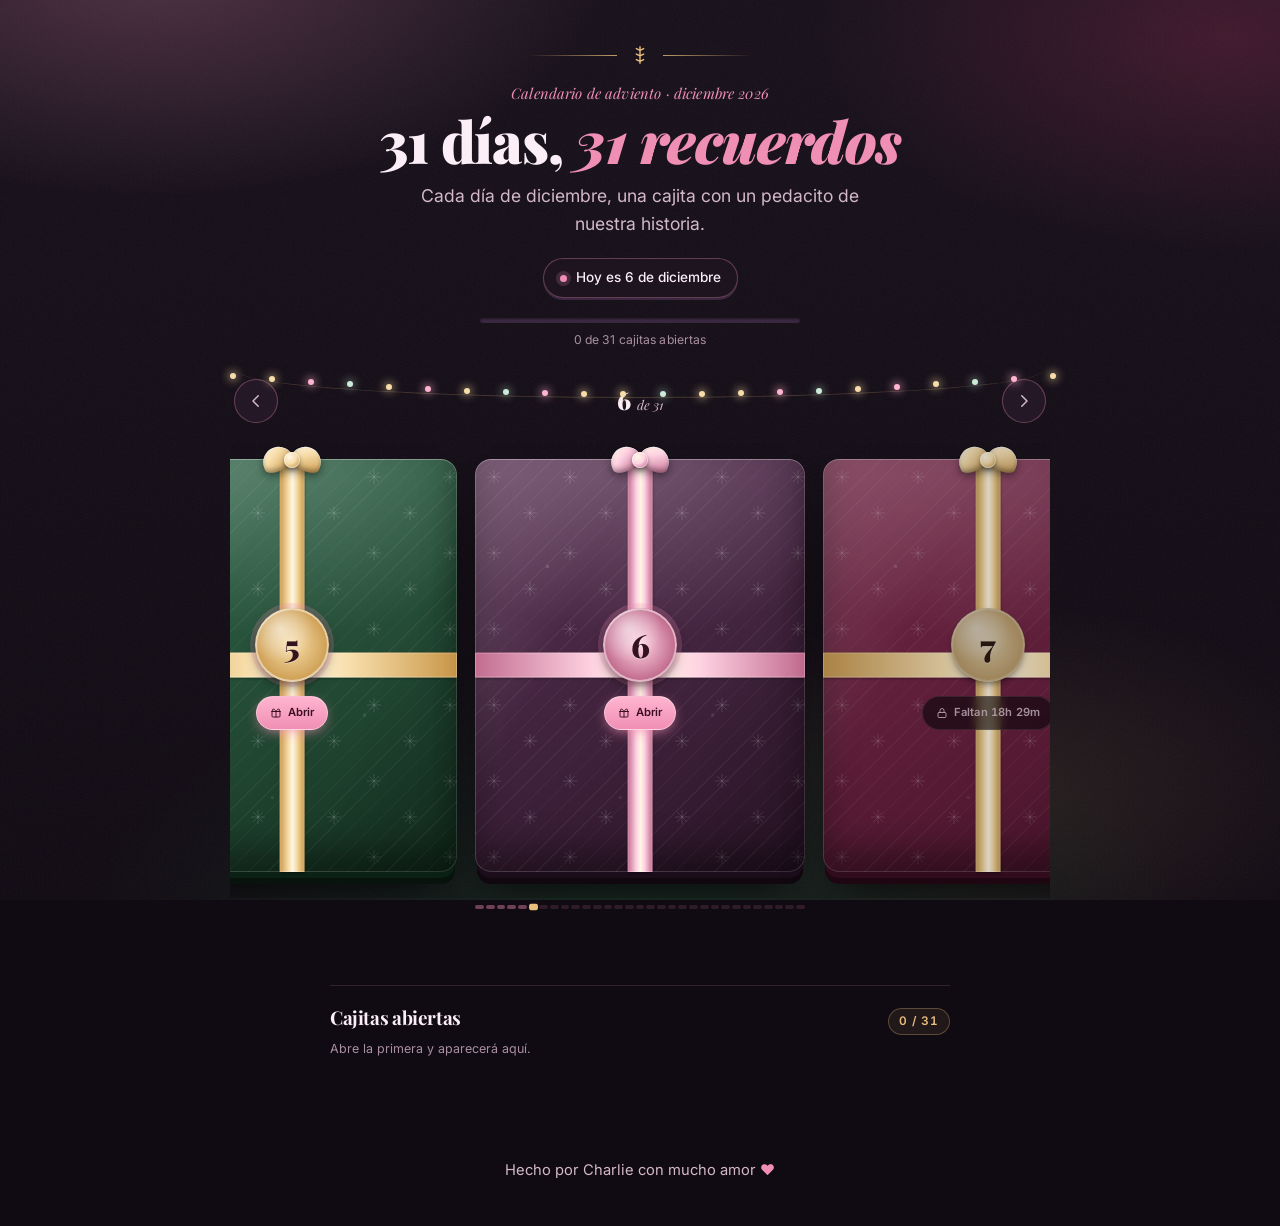
==== commit 93a013db: "Rediseño navideño del carrusel móvil" ====
--- a/index.html
+++ b/index.html
@@ -2,14 +2,14 @@
 <html lang="es">
 <head>
   <meta charset="UTF-8">
-  <meta name="viewport" content="width=device-width, initial-scale=1.0">
-  <meta name="theme-color" content="#150E13">
+  <meta name="viewport" content="width=device-width, initial-scale=1.0, viewport-fit=cover">
+  <meta name="theme-color" content="#100A12">
   <meta name="description" content="Calendario de adviento de 31 días con recuerdos: abre una cajita cada día de diciembre y descubre el objeto y la historia que hay detrás.">
   <title>31 días, 31 recuerdos — Calendario de Adviento</title>
   <link rel="preconnect" href="https://fonts.googleapis.com">
   <link rel="preconnect" href="https://fonts.gstatic.com" crossorigin>
   <link href="https://fonts.googleapis.com/css2?family=Inter:wght@300;400;500;600;700&family=Playfair+Display:ital,wght@0,700;0,900;1,400;1,700&display=swap" rel="stylesheet">
-  <link rel="stylesheet" href="style.css?v=5">
+  <link rel="stylesheet" href="style.css?v=12">
 </head>
 <body>
 
@@ -17,14 +17,20 @@
 
   <main class="contenedor">
     <header class="header">
-      <div class="adorno" aria-hidden="true"><span></span><i></i><span></span></div>
+      <div class="adorno" aria-hidden="true">
+        <span></span>
+        <svg viewBox="0 0 24 24" fill="none" stroke="currentColor" stroke-width="1.5" stroke-linecap="round" stroke-linejoin="round">
+          <path d="M12 3v18M12 7l4-2M12 7 8 5M12 13l4-2M12 13l-4-2M12 19l4-2M12 19l-4-2"></path>
+        </svg>
+        <span></span>
+      </div>
 
-      <p class="kicker">Calendario de adviento, diciembre 2026</p>
+      <p class="kicker">Calendario de adviento · diciembre 2026</p>
       <h1>31 días, <em>31 recuerdos</em></h1>
-      <p class="subtitulo">Abre una cajita cada día. Dentro te espera un objeto, un instante y una historia que compartimos.</p>
+      <p class="subtitulo">Cada día de diciembre, una cajita con un pedacito de nuestra historia.</p>
 
       <div class="estado-fecha" id="estado-fecha" role="status" aria-live="polite">
-        Día <span id="dia-actual">--</span> de 31
+        Preparando diciembre…
       </div>
 
       <div class="progreso-wrap">
@@ -35,15 +41,47 @@
       </div>
     </header>
 
-    <div class="calendario-grid" id="calendario">
-      <!-- Las cajas se generan con JavaScript -->
-    </div>
+    <section class="carrusel" aria-label="Cajitas del calendario" aria-roledescription="carrusel">
+      <div class="luces" aria-hidden="true"></div>
+
+      <div class="carrusel-barra">
+        <button class="flecha" id="anterior" type="button" aria-label="Cajita anterior">
+          <svg viewBox="0 0 24 24" fill="none" stroke="currentColor" stroke-width="2" stroke-linecap="round" stroke-linejoin="round" aria-hidden="true"><path d="M15 5l-7 7 7 7"></path></svg>
+        </button>
+
+        <p class="dia-indicador">
+          <span class="dia-indicador-num" id="dia-actual">1</span>
+          <span class="dia-indicador-txt">de 31</span>
+        </p>
+
+        <button class="flecha" id="siguiente" type="button" aria-label="Cajita siguiente">
+          <svg viewBox="0 0 24 24" fill="none" stroke="currentColor" stroke-width="2" stroke-linecap="round" stroke-linejoin="round" aria-hidden="true"><path d="M9 5l7 7-7 7"></path></svg>
+        </button>
+      </div>
+
+      <div class="riel" id="calendario" tabindex="0" aria-label="Desliza para recorrer los días"></div>
+
+      <div class="pista" id="pista" aria-hidden="true"></div>
+      <p class="pista-texto" id="pista-texto">Desliza para recorrer los 31 días</p>
+    </section>
+
+    <section class="abiertas" id="seccion-abiertas" aria-labelledby="titulo-abiertas">
+      <div class="abiertas-cabecera">
+        <h2 id="titulo-abiertas">Cajitas abiertas</h2>
+        <span class="abiertas-cuenta" id="abiertas-cuenta">0 / 31</span>
+      </div>
+      <p class="abiertas-ayuda" id="abiertas-ayuda">Se irán guardando aquí, en orden, para volver a verlas cuando quieras.</p>
+      <div class="abiertas-riel" id="abiertas"></div>
+    </section>
   </main>
 
   <!-- Modal de recuerdo abierto -->
   <div class="modal-fondo" id="modal-fondo" role="dialog" aria-modal="true" aria-labelledby="titulo-modal">
-    <div class="modal">
-      <button class="cerrar-modal" id="cerrar-modal" type="button" aria-label="Cerrar recuerdo">×</button>
+    <div class="modal" id="modal">
+      <span class="modal-agarre" aria-hidden="true"></span>
+      <button class="cerrar-modal" id="cerrar-modal" type="button" aria-label="Cerrar recuerdo">
+        <svg viewBox="0 0 24 24" fill="none" stroke="currentColor" stroke-width="2" stroke-linecap="round" aria-hidden="true"><path d="M6 6l12 12M18 6L6 18"></path></svg>
+      </button>
       <div class="contenido-modal" id="contenido-modal">
         <!-- Se inyecta con JS -->
       </div>
@@ -54,7 +92,7 @@
     <p>Hecho por Charlie con mucho amor <span class="corazon">❤️</span></p>
   </footer>
 
-  <script src="datos.js?v=5"></script>
-  <script src="script.js?v=5"></script>
+  <script src="datos.js?v=12"></script>
+  <script src="script.js?v=12"></script>
 </body>
 </html>
--- a/style.css
+++ b/style.css
@@ -1,7 +1,8 @@
 /* ============================================================
    31 Días, 31 Recuerdos — Sistema visual
-   Modo nocturno con acentos rosados (su color favorito) y oro.
-   Cajas con 3D real: perspectiva, profundidad y tapa que se eleva.
+   Noche de diciembre: ciruela profundo, rosa (su color favorito),
+   oro y un toque de pino. Cajitas-regalo con volumen 3D real.
+   Diseño móvil primero: carrusel horizontal con snap.
    ============================================================ */
 
 /* ===================== TOKENS ===================== */
@@ -9,46 +10,48 @@
   color-scheme: dark;
 
   /* Superficies: ciruela profundo */
-  --bg:        #150E13;
-  --bg-2:      #1C121A;
-  --surface:   #231620;
-  --surface-2: #2C1C29;
-  --surco:     #3A2636;
+  --bg:        #100A12;
+  --bg-2:      #17101A;
+  --surface:   #1F1522;
+  --surface-2: #291B2B;
+  --surco:     #3A2840;
 
   /* Tinta */
-  --text:       #FAEDF4;
-  --text-muted: #CFB3C3;
-  --text-faint: #A88B9E;
-
-  /* Acentos: rosa + oro */
-  --brick:      #E98AAB;
-  --brick-2:    #F3A7C0;
-  --deep-rose:  #A63D63;
-  --deep-rose2: #6E2744;
-  --gold:       #E5B76C;
-  --gold-2:     #F2D49B;
-  --gold-soft:  rgba(233, 138, 171, 0.14);
-  --pine:       #C89AAE;
+  --text:       #FBEEF6;
+  --text-muted: #D3B8C7;
+  --text-faint: #A98FA2;
+
+  /* Acentos: rosa + oro + pino */
+  --rose:        #F08FB4;
+  --rose-2:      #FFB4CF;
+  --rose-deep:   #B0456C;
+  --berry:       #7A2547;
+  --gold:        #E9BE7C;
+  --gold-2:      #F7DDA9;
+  --pine:        #4E8A6B;
+  --pine-deep:   #163322;
 
   /* Bordes y sombras */
-  --border:        rgba(233, 138, 171, 0.16);
-  --border-fuerte: rgba(233, 138, 171, 0.34);
-  --ring:          #E98AAB;
-
-  /* Caja 3D */
-  --tapa-a:    #2B1B28;
-  --tapa-b:    #211420;
-  --lado-1:    #140C12;
-  --lado-2:    #0E080D;
-  --borde-tapa: rgba(233, 138, 171, 0.22);
-  --interior-a: #0C070A;
-  --interior-b: #050304;
+  --border:        rgba(240, 143, 180, 0.16);
+  --border-fuerte: rgba(240, 143, 180, 0.34);
+  --ring:          #FFB4CF;
+
+  /* Cajita 3D (valores base; cada variante los redefine) */
+  --tapa-a:    #8E2E55;
+  --tapa-b:    #5C1734;
+  --lado-1:    #3B0D21;
+  --lado-2:    #240814;
+  --lazo-a:    #F7DDA9;
+  --lazo-b:    #C99749;
+  --sello-a:   #F7DDA9;
+  --sello-b:   #D7A556;
 
   /* Medidas */
-  --r-sm: 8px;
-  --r-md: 14px;
-  --r-lg: 20px;
-  --sombra: 0 20px 44px -18px rgba(0, 0, 0, 0.85);
+  --r-sm: 10px;
+  --r-md: 16px;
+  --r-lg: 24px;
+  --caja-w: min(72vw, 330px);
+  --sombra: 0 24px 48px -20px rgba(0, 0, 0, 0.9);
 }
 
 /* ===================== BASE ===================== */
@@ -66,16 +69,17 @@
   overflow-x: hidden;
 }
 
-/* Atmósfera: halos rosados y dorados sobre la noche */
+/* Atmósfera: halos rosados, un rescoldo de pino y oro */
 body::before {
   content: '';
   position: fixed;
   inset: 0;
   z-index: -2;
   background:
-    radial-gradient(58% 42% at 14% 0%, rgba(233, 138, 171, 0.22), transparent 70%),
-    radial-gradient(50% 38% at 92% 6%, rgba(165, 61, 99, 0.30), transparent 72%),
-    radial-gradient(70% 60% at 50% 110%, rgba(229, 183, 108, 0.10), transparent 70%),
+    radial-gradient(52% 38% at 12% -4%, rgba(240, 143, 180, 0.26), transparent 68%),
+    radial-gradient(46% 34% at 96% 4%, rgba(122, 37, 71, 0.42), transparent 70%),
+    radial-gradient(60% 44% at 50% 104%, rgba(22, 51, 34, 0.65), transparent 72%),
+    radial-gradient(40% 30% at 78% 88%, rgba(233, 190, 124, 0.10), transparent 70%),
     linear-gradient(180deg, var(--bg-2), var(--bg));
   pointer-events: none;
 }
@@ -87,11 +91,11 @@
   inset: 0;
   z-index: -1;
   pointer-events: none;
-  opacity: 0.05;
+  opacity: 0.055;
   background-image: url("data:image/svg+xml,%3Csvg xmlns='http://www.w3.org/2000/svg' width='140' height='140'%3E%3Cfilter id='n'%3E%3CfeTurbulence type='fractalNoise' baseFrequency='0.82' numOctaves='2' stitchTiles='stitch'/%3E%3C/filter%3E%3Crect width='140' height='140' filter='url(%23n)'/%3E%3C/svg%3E");
 }
 
-/* Nieve rosada sutil */
+/* Nieve */
 .nieve {
   position: fixed;
   inset: 0;
@@ -113,7 +117,7 @@
 }
 
 /* ===================== TIPOGRAFÍA ===================== */
-h1, h2, h3, .numero-dia, .titulo-modal {
+h1, h2, h3, .titulo-modal {
   font-family: 'Playfair Display', Georgia, serif;
   font-weight: 900;
   letter-spacing: -0.02em;
@@ -124,8 +128,8 @@
   font-family: 'Playfair Display', Georgia, serif;
   font-style: italic;
   font-weight: 400;
-  color: var(--brick);
-  font-size: 0.95rem;
+  color: var(--rose);
+  font-size: 0.92rem;
   letter-spacing: 0.01em;
 }
 
@@ -135,14 +139,15 @@
   z-index: 1;
   max-width: 1120px;
   margin: 0 auto;
-  padding: 56px 24px 24px;
+  padding: 44px 20px 8px;
+  padding-top: max(44px, calc(env(safe-area-inset-top) + 32px));
 }
 
 /* ===================== HEADER ===================== */
 .header {
   position: relative;
   text-align: center;
-  margin-bottom: 48px;
+  margin-bottom: 30px;
 }
 
 .adorno {
@@ -150,67 +155,66 @@
   align-items: center;
   justify-content: center;
   gap: 12px;
-  margin-bottom: 20px;
-  color: var(--brick);
-}
+  margin-bottom: 16px;
+  color: var(--gold);
+}
+.adorno svg { width: 22px; height: 22px; flex: none; }
 .adorno span {
   height: 1px;
-  width: clamp(40px, 12vw, 96px);
-  background: linear-gradient(90deg, transparent, var(--brick));
-}
-.adorno span:last-child { background: linear-gradient(90deg, var(--brick), transparent); }
-.adorno i {
-  width: 7px; height: 7px;
-  background: var(--brick);
-  transform: rotate(45deg);
-  box-shadow: 0 0 0 3px var(--gold-soft);
-}
+  width: clamp(36px, 12vw, 90px);
+  background: linear-gradient(90deg, transparent, rgba(233, 190, 124, 0.8));
+}
+.adorno span:last-child { background: linear-gradient(90deg, rgba(233, 190, 124, 0.8), transparent); }
 
 .header h1 {
-  font-size: clamp(2.4rem, 6vw, 4rem);
+  font-size: clamp(2.1rem, 8.4vw, 3.6rem);
   color: var(--text);
-  margin: 6px 0 14px;
+  margin: 4px 0 12px;
+  text-wrap: balance;
 }
 .header h1 em {
   font-style: italic;
-  color: var(--brick);
+  color: var(--rose);
 }
 
 .subtitulo {
-  font-size: clamp(1rem, 1.6vw, 1.15rem);
+  font-size: clamp(0.95rem, 3.6vw, 1.1rem);
   color: var(--text-muted);
-  max-width: 540px;
-  margin: 0 auto 22px;
+  max-width: 40ch;
+  margin: 0 auto 20px;
+  text-wrap: pretty;
 }
 
 .estado-fecha {
   display: inline-flex;
   align-items: center;
-  gap: 10px;
-  padding: 8px 18px;
+  gap: 9px;
+  padding: 8px 16px;
   border: 1px solid var(--border-fuerte);
   border-radius: 99px;
-  background: var(--surface);
+  background: rgba(31, 21, 34, 0.72);
   color: var(--text);
-  font-size: 0.9rem;
+  font-size: 0.85rem;
   font-weight: 500;
   box-shadow: 0 2px 0 var(--surco);
+  backdrop-filter: blur(6px);
 }
 .estado-fecha::before {
   content: '';
   width: 7px; height: 7px;
+  flex: none;
   border-radius: 50%;
-  background: var(--brick);
-  box-shadow: 0 0 0 4px rgba(233, 138, 171, 0.18);
+  background: var(--rose);
+  box-shadow: 0 0 0 4px rgba(240, 143, 180, 0.18);
 }
 
 /* Progreso */
 .progreso-wrap {
-  max-width: 340px;
-  margin: 24px auto 0;
+  max-width: 320px;
+  margin: 20px auto 0;
 }
 .progreso {
-  height: 6px;
+  height: 5px;
   background: var(--surco);
   border-radius: 99px;
   overflow: hidden;
@@ -221,190 +225,581 @@
   height: 100%;
   width: 0%;
   border-radius: 99px;
-  background: linear-gradient(90deg, var(--gold), var(--brick));
+  background: linear-gradient(90deg, var(--gold), var(--rose));
   transition: width 0.7s cubic-bezier(0.2, 0.7, 0.2, 1);
 }
 .progreso-texto {
+  margin-top: 7px;
+  font-size: 0.76rem;
+  color: var(--text-faint);
+  letter-spacing: 0.01em;
+}
+
+/* ===================== CARRUSEL ===================== */
+.carrusel {
+  position: relative;
+  max-width: 820px;
+  margin: 0 auto 44px;
+}
+
+/* Guirnalda de luces */
+.luces {
+  position: absolute;
+  top: -8px;
+  left: 0;
+  right: 0;
+  height: 30px;
+  pointer-events: none;
+}
+.luces::before {
+  content: '';
+  position: absolute;
+  left: 1%;
+  right: 1%;
+  top: 0;
+  height: 26px;
+  border-bottom: 1px solid rgba(233, 190, 124, 0.22);
+  border-radius: 0 0 50% 50% / 0 0 100% 100%;
+}
+.luces span {
+  position: absolute;
+  width: 6px; height: 6px;
+  border-radius: 50%;
+  background: var(--gold-2);
+  box-shadow: 0 0 8px 2px rgba(247, 221, 169, 0.55);
+  animation: parpadeo 3.4s ease-in-out infinite;
+}
+.luces span:nth-child(3n)  { background: var(--rose-2); box-shadow: 0 0 9px 2px rgba(255, 180, 207, 0.55); }
+.luces span:nth-child(4n)  { background: #CDEBD9; box-shadow: 0 0 9px 2px rgba(205, 235, 217, 0.4); }
+@keyframes parpadeo {
+  0%, 100% { opacity: 0.35; transform: scale(0.85); }
+  50%      { opacity: 1;    transform: scale(1.15); }
+}
+
+.carrusel-barra {
+  display: flex;
+  align-items: center;
+  justify-content: space-between;
+  gap: 12px;
+  margin: 14px auto 2px;
+  padding: 0 4px;
+}
+
+.flecha {
+  width: 44px; height: 44px;
+  flex: none;
+  display: grid;
+  place-items: center;
+  border: 1px solid var(--border-fuerte);
+  border-radius: 50%;
+  background: rgba(41, 27, 43, 0.8);
+  color: var(--text-muted);
+  cursor: pointer;
+  -webkit-tap-highlight-color: transparent;
+  transition: transform 0.2s ease, color 0.2s ease, border-color 0.2s ease, background 0.2s ease;
+}
+.flecha svg { width: 18px; height: 18px; }
+.flecha:hover { color: var(--rose); border-color: var(--rose); background: var(--surface-2); }
+.flecha:active { transform: scale(0.94); }
+.flecha:focus-visible { outline: 3px solid var(--ring); outline-offset: 2px; }
+.flecha[disabled] { opacity: 0.35; cursor: default; }
+
+.dia-indicador {
+  display: flex;
+  align-items: baseline;
+  gap: 6px;
+  font-family: 'Playfair Display', Georgia, serif;
+  color: var(--text-muted);
+  font-size: 0.86rem;
+  font-style: italic;
+}
+.dia-indicador-num {
+  font-style: normal;
+  font-weight: 900;
+  font-size: 1.5rem;
+  color: var(--text);
+  line-height: 1;
+}
+.dia-indicador-txt { font-size: 0.82rem; }
+
+/* Riel horizontal */
+.riel {
+  display: flex;
+  align-items: stretch;
+  gap: 18px;
+  overflow-x: auto;
+  overflow-y: hidden;
+  scroll-snap-type: x mandatory;
+  scroll-padding-inline: calc((100% - var(--caja-w)) / 2);
+  padding: 34px calc((100% - var(--caja-w)) / 2) 26px;
+  -webkit-overflow-scrolling: touch;
+  scrollbar-width: none;
+  overscroll-behavior-x: contain;
+}
+.riel::-webkit-scrollbar { display: none; }
+.riel:focus-visible {
+  outline: 2px dashed var(--border-fuerte);
+  outline-offset: -2px;
+  border-radius: var(--r-lg);
+}
+
+/* Pista de días */
+.pista {
+  display: flex;
+  align-items: center;
+  justify-content: center;
+  gap: 2px;
+  height: 14px;
+  max-width: 330px;
+  margin: 2px auto 0;
+}
+.pista span {
+  flex: 1;
+  height: 4px;
+  border-radius: 2px;
+  background: rgba(240, 143, 180, 0.14);
+  transition: background 0.3s ease, transform 0.3s ease;
+}
+.pista span.vista { background: rgba(240, 143, 180, 0.42); }
+.pista span.activa { background: var(--gold); transform: scaleY(1.6); }
+
+.pista-texto {
+  text-align: center;
+  font-size: 0.74rem;
+  color: var(--text-faint);
   margin-top: 8px;
-  font-size: 0.8rem;
-  color: var(--text-faint);
-}
-
-/* ===================== CALENDARIO ===================== */
-.calendario-grid {
-  display: grid;
-  grid-template-columns: repeat(7, 1fr);
-  gap: 18px;
-  margin-bottom: 56px;
-  perspective: 1400px;
-}
-
-@media (max-width: 960px) {
-  .calendario-grid { grid-template-columns: repeat(6, 1fr); gap: 14px; }
-}
-@media (max-width: 780px) {
-  .calendario-grid { grid-template-columns: repeat(5, 1fr); gap: 12px; }
-}
-@media (max-width: 580px) {
-  .calendario-grid { grid-template-columns: repeat(4, 1fr); gap: 10px; }
-}
-@media (max-width: 380px) {
-  .calendario-grid { grid-template-columns: repeat(3, 1fr); gap: 9px; }
-}
-
-/* ===================== CAJA 3D ===================== */
+  letter-spacing: 0.02em;
+  transition: opacity 0.4s ease;
+}
+.pista-texto.oculto-suave { opacity: 0; }
+
+/* ===================== CAJITA 3D ===================== */
 .caja {
   position: relative;
-  aspect-ratio: 1;
+  flex: 0 0 var(--caja-w);
+  width: var(--caja-w);
+  aspect-ratio: 4 / 5;
+  scroll-snap-align: center;
   border: 0;
   padding: 0;
   background: transparent;
   font: inherit;
   color: inherit;
   cursor: pointer;
-  perspective: 900px;
+  perspective: 1100px;
   -webkit-tap-highlight-color: transparent;
 }
 .caja:focus-visible {
   outline: 3px solid var(--ring);
-  outline-offset: 5px;
-  border-radius: 16px;
+  outline-offset: 6px;
+  border-radius: var(--r-lg);
+}
+.caja[aria-disabled="true"] { cursor: default; }
+
+/* Variantes de papel de regalo */
+.caja.v1 { --tapa-a:#8E2E55; --tapa-b:#571532; --lado-1:#3B0D21; --lado-2:#240814; --sello-a:#F7DDA9; --sello-b:#D7A556; }
+.caja.v2 { --tapa-a:#356A4E; --tapa-b:#14301F; --lado-1:#0C2115; --lado-2:#07130C; --sello-a:#F7DDA9; --sello-b:#C99749; }
+.caja.v3 { --tapa-a:#5B3355; --tapa-b:#2B1529; --lado-1:#1C0D1B; --lado-2:#11070F; --lazo-a:#FFD3E2; --lazo-b:#C26C90; --sello-a:#FFD3E2; --sello-b:#B85B80; }
+
+/* Halo de la cajita */
+.caja-luz {
+  position: absolute;
+  inset: -14% -10%;
+  z-index: 0;
+  border-radius: 50%;
+  background: radial-gradient(closest-side, rgba(240, 143, 180, 0.32), transparent 72%);
+  filter: blur(18px);
+  opacity: 0;
+  transition: opacity 0.6s ease;
+  pointer-events: none;
+}
+.caja.disponible .caja-luz { opacity: 1; animation: respirar 4s ease-in-out infinite; }
+.caja.abierta .caja-luz { opacity: 0.85; }
+@keyframes respirar {
+  0%, 100% { transform: scale(0.94); opacity: 0.55; }
+  50%      { transform: scale(1.06); opacity: 1; }
 }
 
 .caja-cuerpo {
   position: absolute;
   inset: 0;
+  z-index: 1;
   perspective: 1000px;
   transform-style: preserve-3d;
   transform: rotateX(var(--rx, 0deg)) rotateY(var(--ry, 0deg)) translateZ(0);
   transition: transform 0.5s cubic-bezier(0.2, 0.7, 0.2, 1);
 }
 
-/* Interior de la caja */
+/* Interior (se ve al abrir) */
 .caja-interior {
+  position: absolute;
+  inset: 5px;
+  display: flex;
+  flex-direction: column;
+  align-items: center;
+  justify-content: center;
+  gap: 6px;
+  border-radius: var(--r-md);
+  background:
+    radial-gradient(120% 90% at 50% 8%, rgba(255, 255, 255, 0.14), transparent 58%),
+    linear-gradient(165deg, #241225, #0D060D);
+  box-shadow:
+    inset 0 4px 12px rgba(0, 0, 0, 0.7),
+    inset 0 -3px 12px rgba(0, 0, 0, 0.5);
+  overflow: hidden;
+  opacity: 0;
+  visibility: hidden;
+  transition: opacity 0.6s ease, visibility 0s linear 0.6s;
+}
+.caja-interior::before {
+  content: '';
+  position: absolute;
+  inset: auto 0 0 0;
+  height: 70%;
+  background: radial-gradient(75% 100% at 50% 100%, rgba(240, 143, 180, 0.42), transparent 72%);
+}
+.caja.abierta .caja-interior {
+  opacity: 1;
+  visibility: visible;
+  transition: opacity 0.6s ease;
+}
+
+.interior-sello {
+  position: relative;
+  z-index: 1;
+  display: grid;
+  place-items: center;
+  width: 58px; height: 58px;
+  margin-bottom: 2px;
+  border-radius: 50%;
+  border: 1px solid rgba(247, 221, 169, 0.55);
+  background:
+    radial-gradient(circle at 36% 30%, rgba(255, 255, 255, 0.32), transparent 48%),
+    radial-gradient(circle at 50% 50%, #C2557E, #6E2744 78%);
+  color: #FFF0F6;
+  font-family: 'Playfair Display', Georgia, serif;
+  font-weight: 900;
+  font-size: 1.45rem;
+  line-height: 1;
+  box-shadow:
+    0 8px 18px -8px rgba(0, 0, 0, 0.85),
+    inset 0 0 0 3px rgba(255, 255, 255, 0.14);
+  text-shadow: 0 1px 2px rgba(0, 0, 0, 0.35);
+}
+
+.brillo-interior {
+  position: relative;
+  z-index: 1;
+  font-family: 'Playfair Display', Georgia, serif;
+  font-style: italic;
+  font-size: 1.02rem;
+  color: var(--rose-2);
+  text-shadow: 0 0 18px rgba(240, 143, 180, 0.6);
+}
+.interior-sub {
+  position: relative;
+  z-index: 1;
+  font-size: 0.68rem;
+  letter-spacing: 0.12em;
+  text-transform: uppercase;
+  color: rgba(251, 238, 246, 0.55);
+}
+
+/* Tapa: papel de regalo con volumen */
+.caja-tapa {
   position: absolute;
   inset: 0;
   border-radius: var(--r-md);
-  background:
-    radial-gradient(120% 90% at 50% 0%, rgba(255, 255, 255, 0.10), transparent 60%),
-    linear-gradient(160deg, var(--interior-a), var(--interior-b));
-  box-shadow:
-    inset 0 3px 8px rgba(0, 0, 0, 0.55),
-    inset 0 -2px 10px rgba(0, 0, 0, 0.35),
-    0 10px 20px -12px rgba(0, 0, 0, 0.7);
-  display: flex;
-  align-items: flex-end;
-  justify-content: center;
-  padding-bottom: 10px;
-  overflow: hidden;
-}
-.caja-interior::after {
-  content: '';
-  position: absolute;
-  inset: auto 0 0 0;
-  height: 65%;
-  background: radial-gradient(80% 100% at 50% 100%, rgba(243, 167, 192, 0.55), transparent 72%);
-  opacity: 0;
-  transition: opacity 0.7s ease 0.35s;
-}
-.caja.abierta .caja-interior::after { opacity: 1; }
-
-.brillo-interior {
-  position: relative;
-  z-index: 2;
-  font-family: 'Playfair Display', Georgia, serif;
-  font-size: 0.78rem;
-  font-style: italic;
-  color: rgba(243, 167, 192, 0.95);
-  opacity: 0;
-  transform: translateY(6px);
-  transition: opacity 0.6s ease 0.4s, transform 0.6s ease 0.4s;
-}
-.caja.abierta .brillo-interior { opacity: 1; transform: translateY(0); }
-
-/* Tapa: se levanta hacia el frente y se disuelve al abrir */
-.tapa {
-  position: absolute;
-  inset: 0;
   transform-origin: top center;
   transform-style: preserve-3d;
-  transition: transform 0.65s cubic-bezier(0.3, 0.7, 0.3, 1), opacity 0.45s ease 0.1s;
-  border-radius: var(--r-md);
+  transition: transform 0.68s cubic-bezier(0.3, 0.7, 0.3, 1), opacity 0.45s ease 0.12s;
+  background:
+    url("data:image/svg+xml,%3Csvg xmlns='http://www.w3.org/2000/svg' width='76' height='76' viewBox='0 0 76 76'%3E%3Cg stroke='%23ffffff' stroke-opacity='0.13' stroke-width='1' fill='none'%3E%3Cpath d='M19 11v14M12 18h14M14 13l10 10M24 13 14 23'/%3E%3Cpath d='M55 47v14M48 54h14M50 49l10 10M60 49 50 59'/%3E%3C/g%3E%3C/svg%3E") 0 0 / 76px 76px,
+    radial-gradient(120% 70% at 50% 0%, rgba(255, 255, 255, 0.18), transparent 62%),
+    linear-gradient(155deg, var(--tapa-a), var(--tapa-b));
+  box-shadow:
+    inset 0 0 0 1px rgba(255, 255, 255, 0.16),
+    inset 0 1px 0 rgba(255, 255, 255, 0.22),
+    inset 0 -22px 34px rgba(0, 0, 0, 0.38),
+    0 8px 0 -2px var(--lado-1),
+    0 14px 0 -2px var(--lado-2),
+    0 26px 40px -18px rgba(0, 0, 0, 0.9);
   will-change: transform, opacity;
-}
-.caja.abierta .tapa {
-  transform: translateZ(70px) rotateX(-16deg) scale(1.04);
+  overflow: visible;
+}
+/* Trama del papel */
+.caja-tapa::before {
+  content: '';
+  position: absolute;
+  inset: 0;
+  border-radius: inherit;
+  background:
+    repeating-linear-gradient(135deg, transparent 0 13px, rgba(255, 255, 255, 0.05) 13px 14px),
+    radial-gradient(circle at 22% 26%, rgba(255, 255, 255, 0.14) 0 1.5px, transparent 2px),
+    radial-gradient(circle at 72% 62%, rgba(255, 255, 255, 0.1) 0 1.5px, transparent 2px),
+    radial-gradient(circle at 44% 82%, rgba(255, 255, 255, 0.08) 0 1.5px, transparent 2px);
+  pointer-events: none;
+}
+/* Brillo oblicuo */
+.caja-tapa::after {
+  content: '';
+  position: absolute;
+  inset: 0;
+  border-radius: inherit;
+  background: linear-gradient(115deg, rgba(255, 255, 255, 0.16) 0%, transparent 32%, transparent 68%, rgba(0, 0, 0, 0.18) 100%);
+  pointer-events: none;
+}
+
+.caja.abierta .caja-tapa {
+  transform: translateZ(80px) rotateX(-18deg) scale(1.05);
   opacity: 0;
   visibility: hidden;
   pointer-events: none;
-  transition: transform 0.65s cubic-bezier(0.3, 0.7, 0.3, 1), opacity 0.4s ease 0.15s, visibility 0s linear 0.65s;
-}
-
-.tapa-cara {
+  transition: transform 0.68s cubic-bezier(0.3, 0.7, 0.3, 1), opacity 0.4s ease 0.14s, visibility 0s linear 0.68s;
+}
+
+/* Listones */
+.lazo {
+  position: absolute;
+  z-index: 1;
+  background: linear-gradient(90deg, var(--lazo-b), var(--lazo-a) 36%, #FFF6E4 52%, var(--lazo-a) 68%, var(--lazo-b));
+  box-shadow: 0 1px 3px rgba(0, 0, 0, 0.4), inset 0 0 0 1px rgba(255, 255, 255, 0.28);
+  pointer-events: none;
+}
+.lazo-v { top: 0; bottom: 0; left: 50%; width: 25px; transform: translateX(-50%); }
+.lazo-h { left: 0; right: 0; top: 50%; height: 25px; transform: translateY(-50%); }
+
+/* Moño */
+.caja-mono {
+  position: absolute;
+  top: -15px;
+  left: 50%;
+  z-index: 3;
+  width: 60px;
+  height: 28px;
+  transform: translateX(-50%);
+  pointer-events: none;
+  filter: drop-shadow(0 3px 4px rgba(0, 0, 0, 0.45));
+}
+.caja-mono::before,
+.caja-mono::after {
+  content: '';
+  position: absolute;
+  top: 3px;
+  width: 31px;
+  height: 24px;
+  border-radius: 55% 55% 42% 42% / 72% 72% 28% 28%;
+  background: linear-gradient(150deg, #FFF6E4, var(--lazo-a) 38%, var(--lazo-b));
+  box-shadow: inset 0 -3px 5px rgba(0, 0, 0, 0.32), inset 0 1px 0 rgba(255, 255, 255, 0.6);
+}
+.caja-mono::before { left: 0; transform: rotate(-20deg); }
+.caja-mono::after  { right: 0; transform: rotate(20deg); }
+.caja-mono i {
+  position: absolute;
+  top: 8px;
+  left: 50%;
+  width: 16px; height: 16px;
+  border-radius: 50%;
+  transform: translateX(-50%);
+  background: radial-gradient(circle at 35% 30%, #FFF6E4, var(--lazo-a) 45%, var(--lazo-b) 85%);
+  box-shadow: 0 2px 4px rgba(0, 0, 0, 0.4), inset 0 0 0 1px rgba(255, 255, 255, 0.5);
+  z-index: 2;
+}
+
+/* Sello con el número + cuenta atrás */
+.caja-etiqueta {
   position: absolute;
   inset: 0;
-  border-radius: var(--r-md);
-  background: linear-gradient(155deg, var(--tapa-a), var(--tapa-b));
-  border: 1px solid var(--borde-tapa);
+  z-index: 2;
+  display: flex;
+  flex-direction: column;
+  align-items: center;
+  justify-content: center;
+  gap: 14px;
+  padding: 26px 14px 18px;
+  text-align: center;
+  pointer-events: none;
+}
+
+.sello-dia {
+  display: grid;
+  place-items: center;
+  width: 74px; height: 74px;
+  border-radius: 50%;
+  background:
+    radial-gradient(circle at 34% 28%, rgba(255, 255, 255, 0.55), transparent 46%),
+    radial-gradient(circle at 50% 50%, var(--sello-a), var(--sello-b) 78%);
+  color: #34131F;
+  font-family: 'Playfair Display', Georgia, serif;
+  font-weight: 900;
+  font-size: 2rem;
+  line-height: 1;
   box-shadow:
-    0 3px 0 var(--lado-1),
-    0 6px 0 var(--lado-2),
-    0 10px 18px -6px rgba(0, 0, 0, 0.6),
-    inset 0 1px 0 rgba(255, 255, 255, 0.10);
+    0 6px 12px -4px rgba(0, 0, 0, 0.7),
+    inset 0 0 0 2px rgba(255, 255, 255, 0.45),
+    inset 0 0 0 6px rgba(0, 0, 0, 0.08);
+  text-shadow: 0 1px 0 rgba(255, 255, 255, 0.4);
+}
+
+.caja-estado {
+  display: inline-flex;
+  align-items: center;
+  gap: 6px;
+  max-width: 100%;
+  padding: 7px 13px;
+  border-radius: 99px;
+  background: rgba(12, 6, 12, 0.5);
+  border: 1px solid rgba(255, 255, 255, 0.16);
+  color: rgba(251, 238, 246, 0.92);
+  font-size: 0.7rem;
+  font-weight: 600;
+  letter-spacing: 0.015em;
+  font-variant-numeric: tabular-nums;
+  backdrop-filter: blur(5px);
+  white-space: nowrap;
+}
+.caja-estado svg { width: 12px; height: 12px; flex: none; }
+
+/* Estados de la cajita */
+.caja.disponible .caja-estado {
+  background: linear-gradient(180deg, var(--rose-2), var(--rose));
+  border-color: rgba(255, 255, 255, 0.4);
+  color: #3A0F20;
+  box-shadow: 0 4px 14px -4px rgba(240, 143, 180, 0.9);
+}
+.caja.disponible .sello-dia {
+  box-shadow:
+    0 6px 14px -4px rgba(0, 0, 0, 0.7),
+    inset 0 0 0 2px rgba(255, 255, 255, 0.5),
+    0 0 0 5px rgba(240, 143, 180, 0.22);
+}
+
+.caja.bloqueada .caja-tapa {
+  filter: saturate(0.92) brightness(0.86);
+}
+.caja.bloqueada .sello-dia {
+  color: #3A1A12;
+  filter: saturate(0.8) brightness(0.88);
+  box-shadow:
+    inset 0 0 0 2px rgba(255, 255, 255, 0.3),
+    0 4px 10px -4px rgba(0, 0, 0, 0.8);
+}
+.caja.bloqueada .caja-estado {
+  background: rgba(12, 6, 12, 0.62);
+  border-color: rgba(255, 255, 255, 0.1);
+  color: rgba(211, 184, 199, 0.9);
+}
+
+/* Movimiento de la cajita */
+body:not(.sin-3d) .caja:hover .caja-cuerpo,
+body:not(.sin-3d) .caja:focus-visible .caja-cuerpo {
+  transform: rotateX(var(--rx, -4deg)) rotateY(var(--ry, 6deg)) translateZ(18px);
+}
+body:not(.sin-3d) .caja.abierta:hover .caja-cuerpo { transform: translateZ(6px); }
+
+/* ===================== CAJITAS ABIERTAS ===================== */
+.abiertas {
+  position: relative;
+  max-width: 620px;
+  margin: 6px auto 34px;
+  padding-top: 22px;
+  border-top: 1px solid var(--border);
+}
+.abiertas-cabecera {
   display: flex;
-  align-items: center;
-  justify-content: center;
-  overflow: hidden;
-  backface-visibility: hidden;
-}
-.tapa-cara::before {
+  align-items: baseline;
+  justify-content: space-between;
+  gap: 12px;
+  margin-bottom: 4px;
+}
+.abiertas-cabecera h2 {
+  font-size: 1.18rem;
+  color: var(--text);
+  font-weight: 700;
+}
+.abiertas-cuenta {
+  font-size: 0.74rem;
+  font-weight: 600;
+  letter-spacing: 0.08em;
+  color: var(--gold);
+  padding: 3px 10px;
+  border-radius: 99px;
+  border: 1px solid rgba(233, 190, 124, 0.3);
+  background: rgba(233, 190, 124, 0.08);
+  font-variant-numeric: tabular-nums;
+}
+.abiertas-ayuda {
+  font-size: 0.78rem;
+  color: var(--text-faint);
+  margin-bottom: 14px;
+  max-width: 42ch;
+}
+.abiertas-riel {
+  display: flex;
+  gap: 10px;
+  overflow-x: auto;
+  padding: 4px 2px 8px;
+  scrollbar-width: none;
+  -webkit-overflow-scrolling: touch;
+}
+.abiertas-riel::-webkit-scrollbar { display: none; }
+
+.mini-caja {
+  position: relative;
+  flex: 0 0 58px;
+  width: 58px;
+  height: 58px;
+  border: 1px solid rgba(255, 255, 255, 0.14);
+  border-radius: 13px;
+  cursor: pointer;
+  font: inherit;
+  display: grid;
+  place-items: center;
+  background:
+    radial-gradient(110% 70% at 50% 0%, rgba(255, 255, 255, 0.2), transparent 60%),
+    linear-gradient(155deg, var(--tapa-a), var(--tapa-b));
+  box-shadow:
+    inset 0 1px 0 rgba(255, 255, 255, 0.2),
+    0 4px 0 -1px var(--lado-1),
+    0 8px 14px -8px rgba(0, 0, 0, 0.9);
+  color: #34131F;
+  -webkit-tap-highlight-color: transparent;
+  transition: transform 0.22s cubic-bezier(0.2, 0.7, 0.2, 1), box-shadow 0.22s ease;
+}
+.mini-caja::before {
   content: '';
   position: absolute;
-  inset: 0;
-  background: repeating-linear-gradient(
-    115deg,
-    transparent 0 11px,
-    rgba(233, 138, 171, 0.045) 11px 12px
-  );
-  pointer-events: none;
-}
-
-.numero-dia {
-  font-size: clamp(1.5rem, 3.8vw, 2.35rem);
-  color: var(--text);
+  top: 0; bottom: 0;
+  left: 50%;
+  width: 9px;
+  transform: translateX(-50%);
+  background: linear-gradient(90deg, var(--lazo-b), var(--lazo-a) 45%, var(--lazo-b));
+  opacity: 0.9;
+}
+.mini-caja span {
+  position: relative;
+  z-index: 1;
+  display: grid;
+  place-items: center;
+  width: 30px; height: 30px;
+  border-radius: 50%;
+  background: radial-gradient(circle at 35% 30%, var(--sello-a), var(--sello-b) 80%);
+  font-family: 'Playfair Display', Georgia, serif;
+  font-weight: 900;
+  font-size: 0.92rem;
   line-height: 1;
-  position: relative;
-  z-index: 1;
-  text-shadow: 0 1px 0 rgba(0, 0, 0, 0.5);
-}
-
-/* Estados */
-.caja:hover .caja-cuerpo { transform: rotateX(var(--rx, 0deg)) rotateY(var(--ry, 0deg)) translateZ(10px); }
-body:not(.sin-3d) .caja:hover .tapa-cara {
-  box-shadow:
-    0 3px 0 var(--lado-1),
-    0 6px 0 var(--lado-2),
-    0 18px 26px -8px rgba(0, 0, 0, 0.7),
-    inset 0 1px 0 rgba(255, 255, 255, 0.16);
-}
-
-.caja.bloqueada { cursor: not-allowed; }
-.caja.bloqueada .tapa-cara { filter: saturate(0.5) brightness(0.92); }
-.caja.bloqueada .numero-dia { color: var(--text-faint); }
-.caja.bloqueada:hover .caja-cuerpo { transform: none; }
-
-.candado {
-  position: absolute;
-  bottom: 8px;
-  right: 8px;
-  z-index: 3;
+  box-shadow: inset 0 0 0 1px rgba(255, 255, 255, 0.4);
+}
+.mini-caja:hover { transform: translateY(-3px); }
+.mini-caja:active { transform: translateY(0) scale(0.96); }
+.mini-caja:focus-visible { outline: 3px solid var(--ring); outline-offset: 3px; }
+
+.abiertas-vacio {
+  font-size: 0.8rem;
   color: var(--text-faint);
-  opacity: 0.85;
-}
-.candado svg { width: 12px; height: 12px; }
-
-.caja.abierta { z-index: 10; }
-.caja.abierta .tapa-cara { pointer-events: none; }
+  font-style: italic;
+  font-family: 'Playfair Display', Georgia, serif;
+}
 
 /* ===================== MODAL ===================== */
 .modal-fondo {
@@ -412,10 +807,9 @@
   position: fixed;
   inset: 0;
   z-index: 100;
-  padding: 32px 20px;
-  background: rgba(10, 5, 9, 0.72);
-  backdrop-filter: blur(6px);
-  perspective: 1400px;
+  padding: 28px 18px;
+  background: rgba(9, 5, 10, 0.76);
+  backdrop-filter: blur(7px);
   justify-content: center;
   align-items: center;
 }
@@ -424,46 +818,49 @@
 .modal {
   position: relative;
   width: 100%;
-  max-width: 700px;
+  max-width: 660px;
   max-height: 90vh;
   overflow-y: auto;
-  padding: 44px 40px 40px;
+  overscroll-behavior: contain;
+  padding: 38px 32px 34px;
   border-radius: var(--r-lg);
   background:
-    radial-gradient(120% 80% at 50% 0%, rgba(233, 138, 171, 0.12), transparent 60%),
+    radial-gradient(120% 80% at 50% 0%, rgba(240, 143, 180, 0.14), transparent 60%),
     var(--surface);
   border: 1px solid var(--border-fuerte);
   box-shadow: var(--sombra), inset 0 1px 0 rgba(255, 255, 255, 0.08);
-  animation: aparecerModal 0.55s cubic-bezier(0.2, 0.7, 0.2, 1);
+  animation: aparecerModal 0.5s cubic-bezier(0.2, 0.7, 0.2, 1);
 }
 @keyframes aparecerModal {
   from { opacity: 0; transform: translateY(26px) rotateX(7deg) scale(0.97); }
   to   { opacity: 1; transform: translateY(0) rotateX(0) scale(1); }
 }
 
+.modal-agarre { display: none; }
+
 .cerrar-modal {
   position: absolute;
-  top: 14px;
-  right: 16px;
-  width: 38px; height: 38px;
+  top: 12px;
+  right: 12px;
+  width: 40px; height: 40px;
   display: grid;
   place-items: center;
   border: 1px solid var(--border);
   border-radius: 50%;
   background: var(--surface-2);
   color: var(--text-muted);
-  font-size: 1.3rem;
-  line-height: 1;
   cursor: pointer;
-  transition: transform 0.2s ease, color 0.2s ease;
-}
-.cerrar-modal:hover { transform: rotate(90deg); color: var(--brick); }
+  z-index: 2;
+  transition: transform 0.2s ease, color 0.2s ease, border-color 0.2s ease;
+}
+.cerrar-modal svg { width: 18px; height: 18px; }
+.cerrar-modal:hover { transform: rotate(90deg); color: var(--rose); border-color: var(--rose); }
 .cerrar-modal:focus-visible { outline: 3px solid var(--ring); outline-offset: 2px; }
 
 .contenido-modal {
   display: grid;
   grid-template-columns: 1fr;
-  gap: 28px;
+  gap: 24px;
 }
 
 .dia-badge {
@@ -473,28 +870,29 @@
   align-self: flex-start;
   padding: 5px 14px;
   border-radius: 99px;
-  background: var(--gold-soft);
-  color: var(--brick);
+  background: rgba(240, 143, 180, 0.12);
+  color: var(--rose);
   border: 1px solid var(--border-fuerte);
   font-family: 'Playfair Display', Georgia, serif;
   font-style: italic;
-  font-size: 0.85rem;
+  font-size: 0.84rem;
 }
 
 .titulo-modal {
-  font-size: clamp(1.5rem, 4vw, 2.1rem);
+  font-size: clamp(1.4rem, 5.4vw, 2rem);
   color: var(--text);
-  margin-top: 6px;
+  margin-top: 12px;
+  text-wrap: balance;
 }
 
 .objeto-modal {
   font-weight: 600;
-  font-size: 0.9rem;
-  color: var(--brick);
+  font-size: 0.88rem;
+  color: var(--gold);
 }
 
 .descripcion-modal {
-  font-size: 1.04rem;
+  font-size: 1rem;
   color: var(--text-muted);
   line-height: 1.75;
 }
@@ -506,15 +904,15 @@
   align-self: flex-start;
   padding: 6px 14px;
   border-radius: 99px;
-  background: var(--gold-soft);
+  background: rgba(233, 190, 124, 0.1);
   color: var(--gold);
-  border: 1px solid var(--border);
-  font-size: 0.8rem;
+  border: 1px solid rgba(233, 190, 124, 0.3);
+  font-size: 0.78rem;
   font-weight: 600;
 }
 
 .nota-fisica-modal {
-  font-size: 0.88rem;
+  font-size: 0.86rem;
   color: var(--text-faint);
   font-style: italic;
   padding-top: 14px;
@@ -536,14 +934,15 @@
 .imagen-recuerdo {
   display: block;
   width: 100%;
-  height: 260px;
+  height: 300px;
   object-fit: cover;
   border-radius: calc(var(--r-md) - 4px);
+  background: #0C060C;
 }
 .placeholder-imagen {
   display: none;
   width: 100%;
-  height: 260px;
+  height: 300px;
   border-radius: calc(var(--r-md) - 4px);
   background: repeating-linear-gradient(45deg, var(--surface), var(--surface) 10px, var(--surface-2) 10px, var(--surface-2) 20px);
   align-items: center;
@@ -559,22 +958,23 @@
 .sello-cera {
   position: absolute;
   top: -14px;
-  left: 22px;
+  left: 20px;
   width: 44px; height: 44px;
   border-radius: 50%;
   display: grid;
   place-items: center;
-  background: radial-gradient(circle at 35% 30%, var(--brick-2), #C2557E 55%, var(--deep-rose2));
+  background: radial-gradient(circle at 35% 30%, var(--rose-2), #C2557E 55%, #6E2744);
   color: #fff0f6;
   font-family: 'Playfair Display', Georgia, serif;
   font-size: 1rem;
   box-shadow: 0 4px 8px -2px rgba(0, 0, 0, 0.5), inset 0 0 0 2px rgba(255, 255, 255, 0.22);
   transform: rotate(-8deg);
+  z-index: 1;
 }
 
 @media (min-width: 660px) {
-  .contenido-modal { grid-template-columns: 1.05fr 1fr; align-items: start; }
-  .texto-modal { display: flex; flex-direction: column; gap: 14px; }
+  .contenido-modal { grid-template-columns: 1.02fr 1fr; align-items: start; }
+  .texto-modal { display: flex; flex-direction: column; gap: 12px; }
 }
 
 /* ===================== BOTONES ===================== */
@@ -595,12 +995,12 @@
 .btn:focus-visible { outline: 3px solid var(--ring); outline-offset: 2px; }
 
 .btn-principal {
-  background: linear-gradient(180deg, #C2557E, var(--deep-rose));
+  background: linear-gradient(180deg, #C2557E, var(--rose-deep));
   color: #fff2f8;
-  box-shadow: 0 4px 0 var(--deep-rose2), 0 10px 20px -10px rgba(166, 61, 99, 0.85);
-}
-.btn-principal:hover { transform: translateY(-2px); box-shadow: 0 6px 0 var(--deep-rose2), 0 14px 24px -10px rgba(166, 61, 99, 0.85); }
-.btn-principal:active { transform: translateY(1px); box-shadow: 0 2px 0 var(--deep-rose2); }
+  box-shadow: 0 4px 0 #6E2744, 0 10px 20px -10px rgba(176, 69, 108, 0.85);
+}
+.btn-principal:hover { transform: translateY(-2px); box-shadow: 0 6px 0 #6E2744, 0 14px 24px -10px rgba(176, 69, 108, 0.85); }
+.btn-principal:active { transform: translateY(1px); box-shadow: 0 2px 0 #6E2744; }
 
 .btn-secundario {
   background: var(--surface);
@@ -608,7 +1008,7 @@
   border-color: var(--border-fuerte);
   box-shadow: 0 2px 0 var(--surco);
 }
-.btn-secundario:hover { transform: translateY(-2px); border-color: var(--brick); color: var(--brick); }
+.btn-secundario:hover { transform: translateY(-2px); border-color: var(--rose); color: var(--rose); }
 .btn-secundario:active { transform: translateY(1px); box-shadow: none; }
 
 /* ===================== ADMIN ===================== */
@@ -633,11 +1033,11 @@
 .admin-header h1 { font-size: 1.7rem; color: var(--text); }
 .admin-header .volver {
   font-size: 0.85rem;
-  color: var(--brick);
+  color: var(--rose);
   text-decoration: none;
-  border-bottom: 1px dashed var(--brick);
-}
-.admin-header .volver:hover { color: var(--brick-2); }
+  border-bottom: 1px dashed var(--rose);
+}
+.admin-header .volver:hover { color: var(--rose-2); }
 
 .admin-grid {
   display: grid;
@@ -660,7 +1060,7 @@
   font-family: 'Playfair Display', Georgia, serif;
   font-weight: 900;
   font-size: 1.4rem;
-  color: var(--brick);
+  color: var(--rose);
 }
 
 .label-edit {
@@ -689,8 +1089,8 @@
 }
 .input-edit:focus {
   outline: none;
-  border-color: var(--brick);
-  box-shadow: 0 0 0 3px var(--gold-soft);
+  border-color: var(--rose);
+  box-shadow: 0 0 0 3px rgba(240, 143, 180, 0.18);
 }
 
 .checkbox-wrap {
@@ -701,7 +1101,7 @@
   color: var(--text-muted);
   margin-top: 6px;
 }
-.checkbox-wrap input { width: 16px; height: 16px; accent-color: var(--brick); }
+.checkbox-wrap input { width: 16px; height: 16px; accent-color: var(--rose); }
 
 .acciones-admin { display: none; }
 
@@ -718,7 +1118,7 @@
   margin: 36px auto 0;
   padding: 22px 26px;
   border-radius: var(--r-md);
-  background: var(--gold-soft);
+  background: rgba(240, 143, 180, 0.07);
   border: 1px solid var(--border);
   color: var(--text-muted);
   font-size: 0.88rem;
@@ -735,13 +1135,13 @@
   padding: 1px 6px;
   border-radius: 5px;
   font-size: 0.84em;
-  color: var(--brick-2);
+  color: var(--rose-2);
 }
 .aviso-admin .bloque-cmd {
   display: block;
   margin-top: 10px;
   padding: 12px 14px;
-  background: var(--interior-a);
+  background: #0C060C;
   border: 1px solid var(--border);
   border-radius: 8px;
   color: var(--gold-2);
@@ -755,15 +1155,99 @@
   position: relative;
   z-index: 1;
   text-align: center;
-  padding: 40px 24px 56px;
+  padding: 32px 24px 44px;
+  padding-bottom: max(44px, calc(env(safe-area-inset-bottom) + 32px));
   color: var(--text-muted);
-  font-size: 0.95rem;
-}
-.footer .corazon { color: var(--brick); }
+  font-size: 0.92rem;
+}
+.footer .corazon { color: var(--rose); }
 
 /* ===================== UTILIDADES ===================== */
 .oculto { display: none !important; }
 
+.sr-only {
+  position: absolute !important;
+  width: 1px; height: 1px;
+  padding: 0; margin: -1px;
+  overflow: hidden;
+  clip: rect(0, 0, 0, 0);
+  white-space: nowrap;
+  border: 0;
+}
+
+/* ===================== MÓVIL ===================== */
+@media (max-width: 640px) {
+  .contenedor {
+    padding-left: 16px;
+    padding-right: 16px;
+    padding-top: max(26px, calc(env(safe-area-inset-top) + 18px));
+  }
+
+  .header { margin-bottom: 18px; }
+  .adorno { margin-bottom: 10px; gap: 9px; }
+  .adorno svg { width: 19px; height: 19px; }
+  .header h1 { font-size: clamp(1.95rem, 8.6vw, 2.5rem); margin: 2px 0 8px; }
+  .subtitulo { font-size: 0.92rem; margin-bottom: 13px; max-width: 32ch; }
+  .estado-fecha { font-size: 0.76rem; padding: 6px 12px; gap: 7px; }
+  .progreso-wrap { margin-top: 14px; max-width: 280px; }
+  .progreso-texto { margin-top: 6px; font-size: 0.72rem; }
+
+  .carrusel { margin-bottom: 32px; }
+  .carrusel-barra { margin: 10px auto 0; }
+  .dia-indicador-num { font-size: 1.35rem; }
+  .luces span:nth-child(n+13) { display: none; }
+
+  .riel {
+    gap: 14px;
+    padding-top: 28px;
+    padding-bottom: 20px;
+  }
+  .caja { --caja-w: min(72vw, 310px); }
+
+  .sello-dia { width: 66px; height: 66px; font-size: 1.75rem; }
+  .caja-etiqueta { gap: 12px; }
+  .caja-estado { font-size: 0.66rem; padding: 6px 11px; }
+
+  .abiertas-riel { gap: 9px; }
+  .mini-caja { flex-basis: 54px; width: 54px; height: 54px; }
+
+  /* Modal como hoja inferior */
+  .modal-fondo { padding: 0; align-items: flex-end; }
+  .modal {
+    max-height: 92vh;
+    padding: 30px 18px calc(24px + env(safe-area-inset-bottom));
+    border-radius: 22px 22px 0 0;
+    border-bottom: 0;
+    animation: subirModal 0.45s cubic-bezier(0.2, 0.7, 0.2, 1);
+  }
+  @keyframes subirModal {
+    from { opacity: 0; transform: translateY(48px); }
+    to   { opacity: 1; transform: translateY(0); }
+  }
+  .modal-agarre {
+    display: block;
+    position: absolute;
+    top: 8px;
+    left: 50%;
+    transform: translateX(-50%);
+    width: 42px; height: 4px;
+    border-radius: 99px;
+    background: rgba(240, 143, 180, 0.28);
+  }
+  .cerrar-modal { top: 16px; right: 14px; width: 38px; height: 38px; }
+  .contenido-modal { gap: 18px; }
+  .imagen-recuerdo,
+  .placeholder-imagen { height: 220px; }
+  .sello-cera { top: -10px; left: 14px; width: 40px; height: 40px; }
+  .descripcion-modal { font-size: 0.97rem; }
+}
+
+@media (max-width: 360px) {
+  .caja { --caja-w: 76vw; }
+  .header h1 { font-size: 1.95rem; }
+}
+
+/* ===================== MOVIMIENTO REDUCIDO ===================== */
 @media (prefers-reduced-motion: reduce) {
   *, *::before, *::after {
     animation-duration: 0.001ms !important;
@@ -772,5 +1256,6 @@
     scroll-behavior: auto !important;
   }
   .nieve { display: none; }
-  body:not(.sin-3d) .caja:hover .caja-cuerpo { transform: none; }
-}
+  .caja:hover .caja-cuerpo { transform: none; }
+  .caja-luz { animation: none !important; }
+}
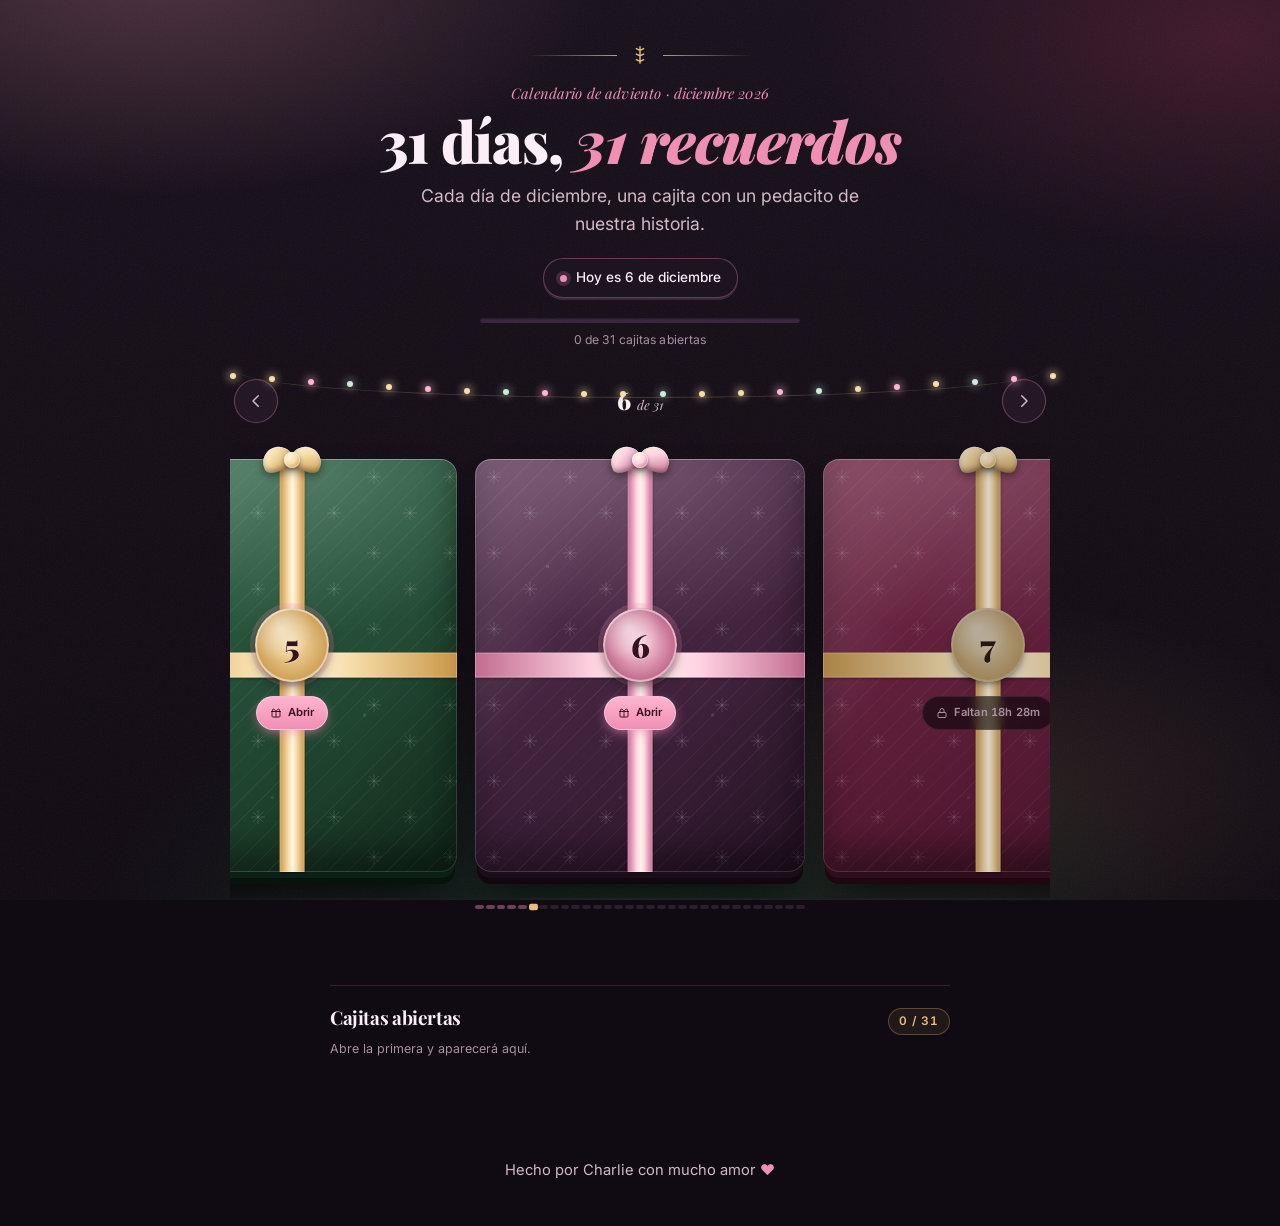
==== commit 37d3ea18: "Corrige vista previa y modal móvil" ====
--- a/index.html
+++ b/index.html
@@ -9,7 +9,7 @@
   <link rel="preconnect" href="https://fonts.googleapis.com">
   <link rel="preconnect" href="https://fonts.gstatic.com" crossorigin>
   <link href="https://fonts.googleapis.com/css2?family=Inter:wght@300;400;500;600;700&family=Playfair+Display:ital,wght@0,700;0,900;1,400;1,700&display=swap" rel="stylesheet">
-  <link rel="stylesheet" href="style.css?v=12">
+  <link rel="stylesheet" href="style.css?v=13">
 </head>
 <body>
 
@@ -93,6 +93,6 @@
   </footer>
 
   <script src="datos.js?v=12"></script>
-  <script src="script.js?v=12"></script>
+  <script src="script.js?v=13"></script>
 </body>
 </html>
--- a/style.css
+++ b/style.css
@@ -1195,7 +1195,7 @@
   .carrusel { margin-bottom: 32px; }
   .carrusel-barra { margin: 10px auto 0; }
   .dia-indicador-num { font-size: 1.35rem; }
-  .luces span:nth-child(n+13) { display: none; }
+  .luces { left: -16px; right: -16px; }
 
   .riel {
     gap: 14px;
@@ -1211,32 +1211,46 @@
   .abiertas-riel { gap: 9px; }
   .mini-caja { flex-basis: 54px; width: 54px; height: 54px; }
 
-  /* Modal como hoja inferior */
-  .modal-fondo { padding: 0; align-items: flex-end; }
+  /* Recuerdo a pantalla completa para ver la foto sin recortes */
+  .modal-fondo {
+    padding: 0;
+    align-items: stretch;
+    justify-content: stretch;
+  }
   .modal {
-    max-height: 92vh;
-    padding: 30px 18px calc(24px + env(safe-area-inset-bottom));
-    border-radius: 22px 22px 0 0;
-    border-bottom: 0;
-    animation: subirModal 0.45s cubic-bezier(0.2, 0.7, 0.2, 1);
-  }
-  @keyframes subirModal {
-    from { opacity: 0; transform: translateY(48px); }
-    to   { opacity: 1; transform: translateY(0); }
+    width: 100%;
+    height: 100%;
+    min-height: 100%;
+    max-height: none;
+    padding: max(54px, calc(env(safe-area-inset-top) + 48px)) 18px calc(24px + env(safe-area-inset-bottom));
+    border: 0;
+    border-radius: 0;
+    animation: aparecerModal 0.35s ease-out;
   }
   .modal-agarre {
     display: block;
     position: absolute;
-    top: 8px;
+    top: max(8px, calc(env(safe-area-inset-top) + 4px));
     left: 50%;
     transform: translateX(-50%);
     width: 42px; height: 4px;
     border-radius: 99px;
     background: rgba(240, 143, 180, 0.28);
   }
-  .cerrar-modal { top: 16px; right: 14px; width: 38px; height: 38px; }
+  .cerrar-modal {
+    top: max(16px, calc(env(safe-area-inset-top) + 10px));
+    right: max(14px, env(safe-area-inset-right));
+    width: 42px;
+    height: 42px;
+  }
   .contenido-modal { gap: 18px; }
-  .imagen-recuerdo,
+  .imagen-recuerdo {
+    width: 100%;
+    height: auto;
+    max-height: min(52dvh, 480px);
+    object-fit: contain;
+    transform: none;
+  }
   .placeholder-imagen { height: 220px; }
   .sello-cera { top: -10px; left: 14px; width: 40px; height: 40px; }
   .descripcion-modal { font-size: 0.97rem; }
